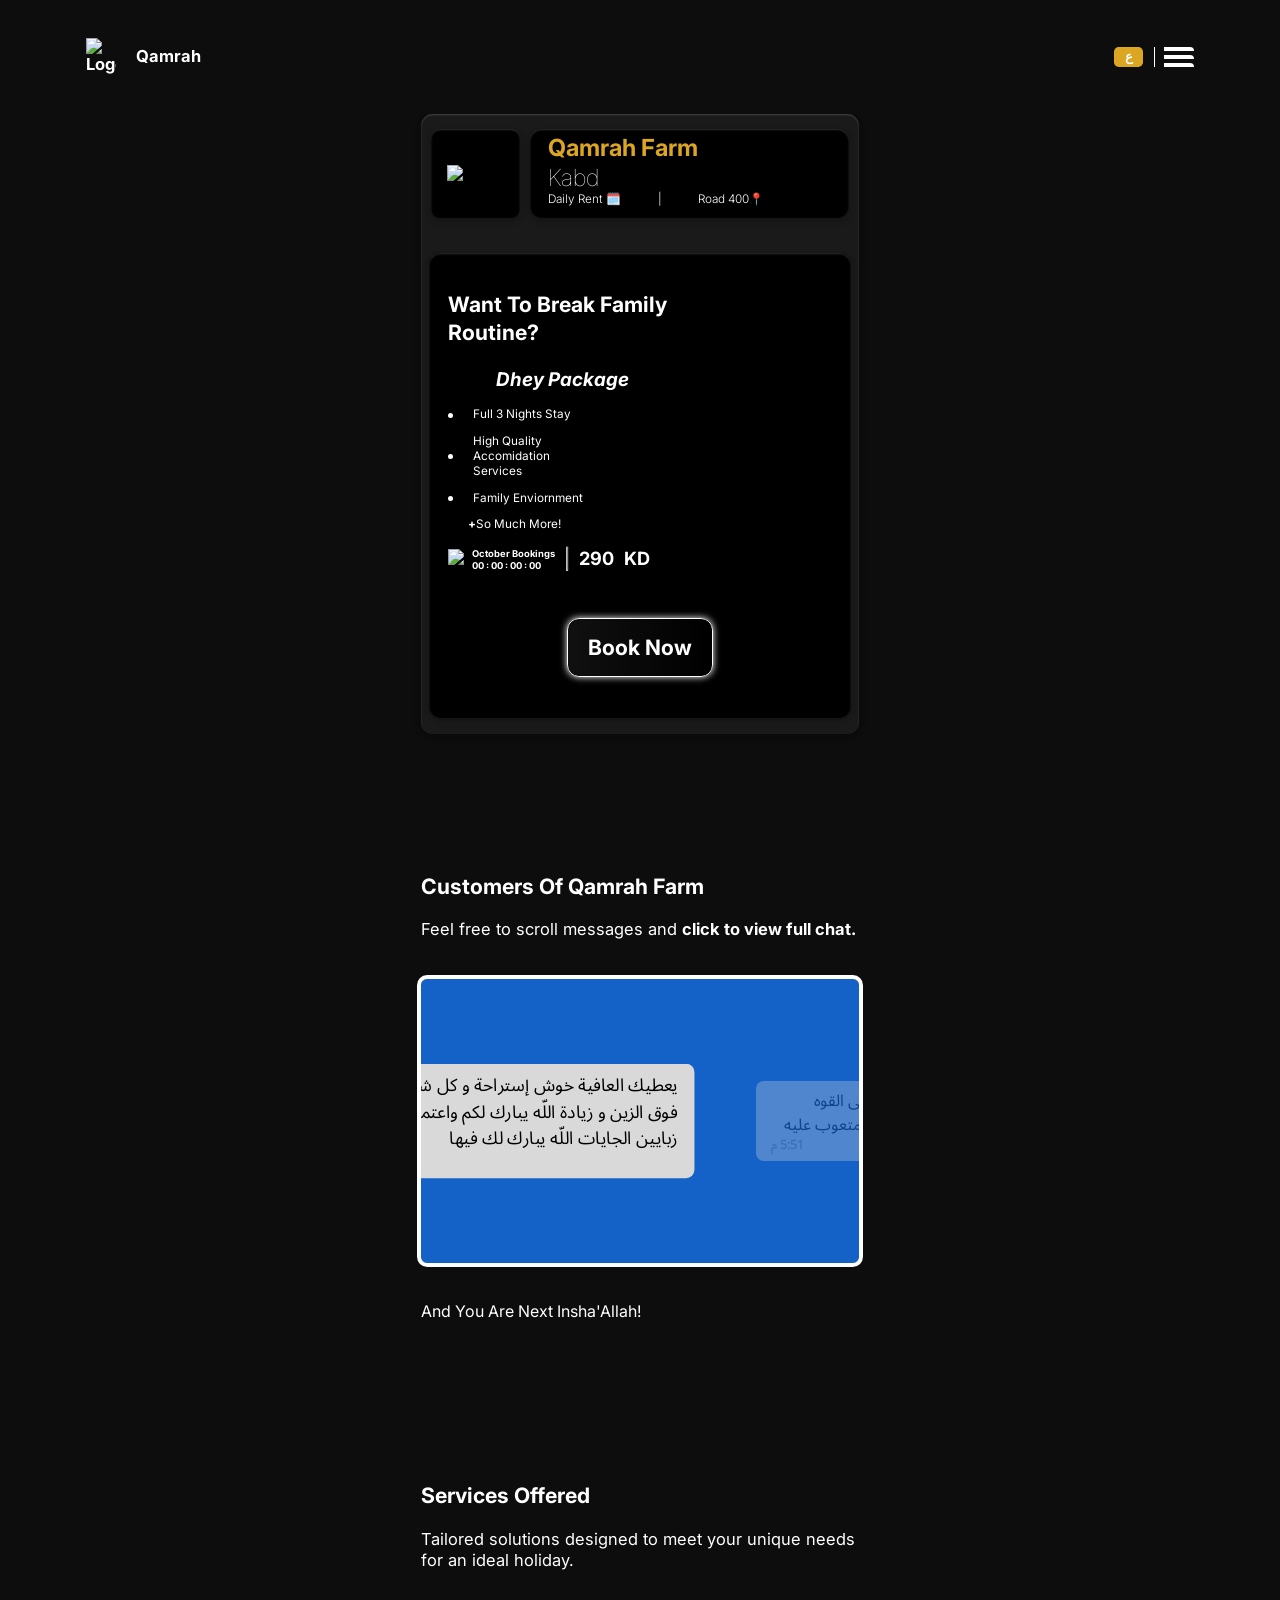
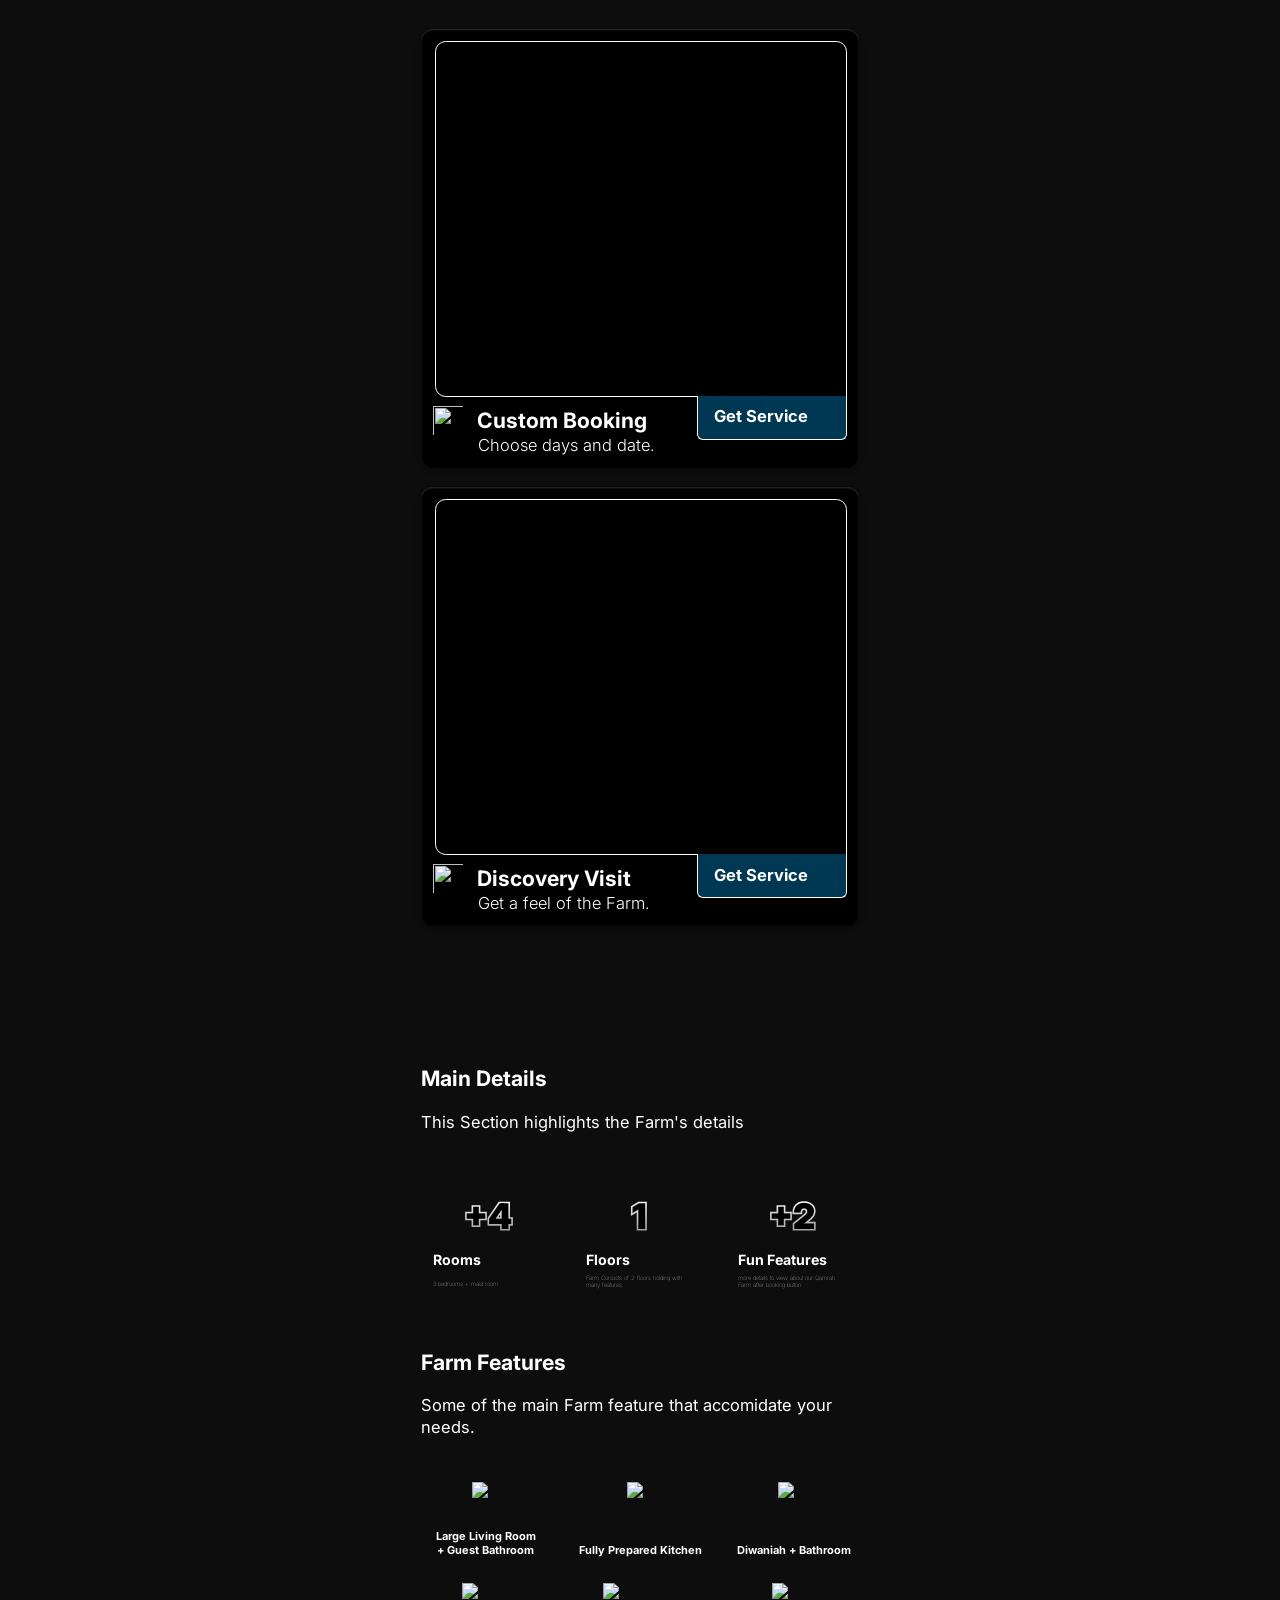
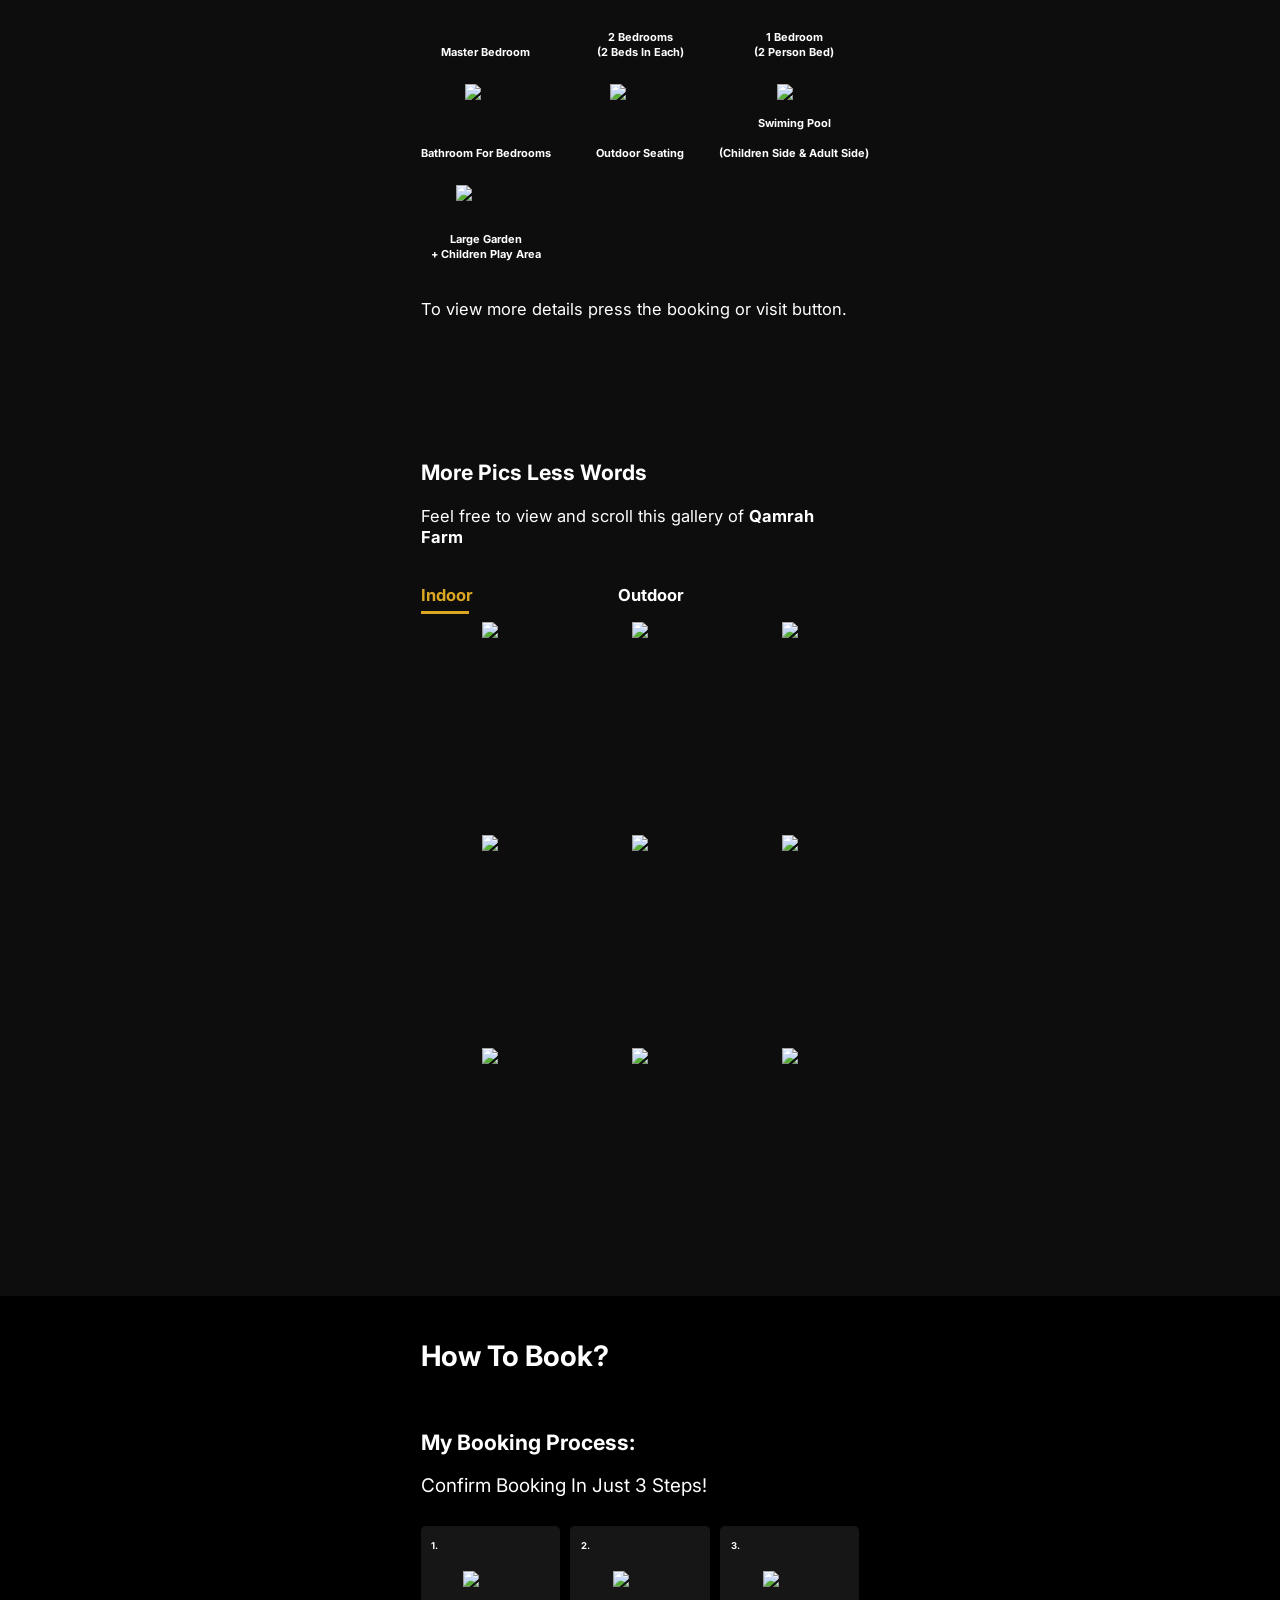
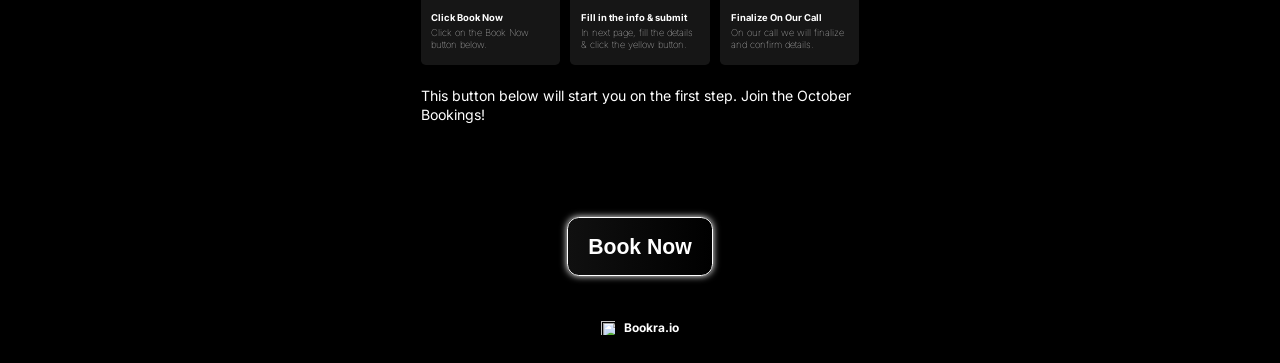
==== index.html @ 98eade11 "Add files via upload" ====
<!DOCTYPE html>
<html lang="en">
<head>
    
    <link rel="preconnect" href="https://fonts.googleapis.com">
    <link rel="preconnect" href="https://fonts.gstatic.com" crossorigin>
    <link href="https://fonts.googleapis.com/css2?family=Noto+Sans+Arabic:wght@100..900&display=swap" rel="stylesheet">
    <link rel="stylesheet" href="header.css">
    <link rel="stylesheet" href="hero.css">
    <link rel="stylesheet" href="testimonials.css">
    <link rel="stylesheet" href="services.css">
    <link rel="stylesheet" href="experience.css">
<link rel="icon" href="ImagesFolder/Logo.png" type="image/x-icon" />
    <link rel="preconnect" href="https://fonts.googleapis.com">
    <link rel="preconnect" href="https://fonts.gstatic.com" crossorigin>
    <link href="https://fonts.googleapis.com/css2?family=Inter:ital,opsz,wght@0,14..32,100..900;1,14..32,100..900&display=swap" rel="stylesheet">
    <meta charset="UTF-8">
    <meta name="viewport" content="width=device-width, initial-scale=1.0">
    <title>Qamrah Farm | Kabd</title>


</head>
<body class="body">










<!--Header-->
    <header class="header">

        <div class="header-items-container">

         <!--Left Side Header-->
         <a class="header-left-box" href="index.html">
            <div class="logo-mask"><img src="ImagesFolder/Logo.png" alt="Logo-Qamrah" class="header-logo" loading="lazy"></div>
            <div class="name-mask"><div class="name english" >Qamrah</div></div>
         </a>     






         <!--Right Side Header-->
         <div class="header-right-box">

            <button class="language language-animation" onclick="
                
                switchLanguage();
                ">ع</button>

            <div class="vr"></div>

            <div class="hamburger-or-x-container">

                <div class="hamburger hmbrgr-off">
                    <div class="hamburger1-NF hmbrgr1"></div>
                    <div class="hamburger2-NF hmbrgr2"></div>
                    <div class="hamburger3-NF hmbrgr3"></div>
                </div>

                <div class="hamburger-functional"  onclick="
                hamburgerFunction();
                ">
                    <div class="hamburger1 hmbrgr1"></div>
                    <div class="hamburger2 hmbrgr2"></div>
                    <div class="hamburger3 hmbrgr3"></div>
                </div>


                <div class="sidebar-x">
                        <div class="x-line1"></div>
                        <div class="x-line2"></div>
                </div>
                <div class="sidebar-x-functional" onclick="
                sidebarX();
                ">
                        <div class="x-line1"></div>
                        <div class="x-line2"></div>
                </div>

            </div>
         </div>
        </div>





         <!--Hamburger Menu-->
         <aside class="sidebar">
            <a href="#" class="sidebar-booking-section" onclick="sidebarX()" >Booking</a>
            <a  href="#service-section" class="sidebar-services-section" onclick="sidebarX()">Services</a>
            <a href="#experience-section" class="sidebar-experience-section" onclick="sidebarX()">Details</a>
            <a href="#gallery-section" class="sidebar-gallery-section" onclick="sidebarX()">Gallery</a>
         </aside>

        <aside class="sidebar-arabic">
            <a href="#" class="sidebar-booking-section" onclick="sidebarX()">الحجز</a>
            <a  href="#service-section" class="sidebar-services-section" onclick="sidebarX()" >الخدمات</a>
            <a href="#experience-section" class="sidebar-experience-section" onclick="sidebarX()" >التفاصيل</a>
            <a href="#gallery-section" class="sidebar-gallery-section" onclick="sidebarX()" >المعرض</a>
         </aside>

    </header>









<!--Hero Section (Bed)-->
<div class="hero-bed">





    <!--Hero Sectio Info (Top)-->
    <div class="hero-info">
            <div class="hero-info-image">
                <img src="ImagesFolder/info-image.png" class="info-image">
            </div>

            <div class="hero-info-text-card">
                <div class="name-and-role">
                    <h1 class="role">Qamrah Farm</h1>
                    <p class="info-name">AL-Wafrah</p>
                </div>
                <div class="detail-phrases">
                    <p class="detail-phrase1">Daily Rent 🗓️</p> | <p class="detail-phrase2">Sabah Al-Ahmed S.C📍</p>
                </div>
            </div>
    </div>





    <!--Hero Section Main-->
    <div class="hero-main">
        <div class="hero-hook-and-package-container">
        <p class="hero-hook">Want To Break Family Routine?</p>
        <div class="hero-main-offer">
            <div class="package-name-and-icon">
                <img src="ImagesFolder/Dhey-icon.png" alt="" class="package-icon pi-translate-en">
                
                <div class="package-name">Dhey Package</div>
            </div>
            <div class="package-features">
                <div class="package-feature1 package-feature"><div class="bulletpoint bulletpoint-en"></div> Full 3 Nights Stay.</div>
                <div class="package-feature2 package-feature"><div class="bulletpoint bulletpoint-en"></div> High Quality Accomidation Services.</div>
                <div class="package-feature3 package-feature"><div class="bulletpoint bulletpoint-en"></div>  Family Enviornment. </div>
                <div class="package-feature4 package-feature"><div class="pluspoint pluspoint-en">+</div> So Much More!</div>
                </div>


            <div class="package-value">
                <div class="package-time">
                    <div class="package-time-icon">
                        <img src="ImagesFolder/package-clock.png" class="package-time-clock">
                    </div>
                    <div class="package-time-text">
                        <p class="time-text">Early October</p>
                        <p class="countdown countdown-en">03 : 18 : 43 : 28</p>
                    </div>
                </div>
                <hr class="time-value-line">
                <div class="package-price">
                    <p class="currency" >KD</p>
                    <div class="package-price-numbers">
                        <div class="crossed-price"></div>
                        <div class="current-price">290</div>
                    </div>
                </div>
            </div>
        </div>
    </div>

        <div class="hero-main-cta">
            <button class="black-cta-modified" onclick="window.location.href='review-page.html'; let serviceNo = 1 ; let mainPageService = '.service-pick-option1'; let mainPageServiceContainer  = '.service1-based-container'; localStorage.setItem('serviceNo',serviceNo);  localStorage.setItem('mainPageService',mainPageService);  localStorage.setItem('mainPageServiceContainer',mainPageServiceContainer);">Book Now</button>
        </div>
    </div>





</div>



<section class="testimonial-section">
                <div class="testimonials-introduction">
                <p class="testimonials-introduction-title">
                    Customers of Qamrah Farm
                </p>
                <p class="testimonials-introduction-description">
                    Feel free to scroll messages and <strong>click to view full chat.</strong></p>
            </div>

            <div class="testimonial-box">
                    <div class="testimonial-no1 testimonial-message" onclick="tapToView('ImagesFolder/testimonial-message1.jpg', 'contain')">يعطيك العافية خوش إستراحة و كل شي فوق الزين و زيادة اللّه يبارك لكم واعتمدونا زبايين الجايات اللّه يبارك لك فيها   <div class="message-time">  11:56 م </div></div>
                    <div class="testimonial-no2 testimonial-message" onclick="tapToView('ImagesFolder/testimonial-message2.jpg' , 'contain')">يعطيكم الف عافيه و عساكم على القوه المكان واضح نظيف و مرتب و متعوب عليه  <div class="message-time">  5:51 م </div></div>
                    <div class="testimonial-no3 testimonial-message" onclick="tapToView('ImagesFolder/testimonial-message3.jpg' , 'contain')">ما نزلت بعدي إلا جم صوره بالسناب و الأغلب طلب اسم الأستراحة سويت احلى دعاية تستاهلون واللّه <div class="message-time">  7:43 م </div></div>
                    <div class="testimonial-no4 testimonial-message" onclick="tapToView('ImagesFolder/testimonial-message4.jpg', 'contain')">يعطيكم العافيه كللل شي حلو ماشاءاللّه تبارك الرحمن يهبل حيل و نظافة المكان تجننن🤍🤍🤍 <div class="message-time">  12:21 ص </div></div>
                    <div class="testimonial-no5 testimonial-message" onclick="tapToView('ImagesFolder/testimonial-message5.jpg', 'contain')">اولا اللّه يجزاك خير على المكان و نظافه ثانيا:الاستراحه خيال واجوائها تهبل <div class="message-time">  7:43 م </div></div>
                    <div class="testimonial-no6 testimonial-message" onclick="tapToView('ImagesFolder/testimonial-message6.jpg' , 'contain')">السلام عليكم.. سلمت الاستراحه من امس بالليل.. يعطيك العافيه كل شي كان حلو و نظيفة و مريح وان شاء اللّه مو اخر مره ناجرها <div class="message-time">  11:07 ص </div></div>
                    <div class="testimonial-no7 testimonial-message" onclick="tapToView('ImagesFolder/testimonial-message7.jpg', 'contain')">والله من رحت ما بقى احد ما قلتله عن استراحتكم والأهل والصديقات اكثر مره حجزوا عندكم <div class="message-time">  2:20 م </div></div>
                    <div class="testimonial-no8 testimonial-message" onclick="tapToView('ImagesFolder/testimonial-message8.jpg', 'contain')">كانت إجازة ممتعة اشكركم للمرة الثانية🤍 <div class="message-time">  4:11 م </div></div>
                    <div class="testimonial-no9 testimonial-message" onclick="tapToView('ImagesFolder/testimonial-message9.jpg' , 'contain')">سلام حبيبتي كيفك انشاللّه بخير مشكورين قضينا ليلة حلوة و نظيفة كتيرررر يعني اول مافتت عالمزرعة طلعت ريحة العطر الي حاطينو ما رحت هيك مزرعة قبل الله يبارك لكم فيها يا رب <div class="message-time">  11:49 ص </div></div>
                    <div class="testimonial-no10 testimonial-message" onclick="tapToView('ImagesFolder/testimonial-message10.jpg' , 'contain')">سلام عليكم 
                           بصراحة الاستراحة حلووووه و خيال و تشرح الصدر و نظيفة جداً😍 تبارك الرحمن <div class="message-time">  6:16 م </div>
                    </div>
                    <div class="testimonial-no11 testimonial-message" onclick="tapToView('ImagesFolder/testimonial-message11.jpg' , 'contain')">يعطيج العافيه 
                        مزرعه روعه..نظافه..ترتيب..تنسيق جميل مع الزبون.. روعه روعه روعه بكل شي الف الف الف شكر <div class="message-time">  12:31 م </div>
                    </div>
                    <div class="testimonial-no12 testimonial-message" onclick="tapToView('ImagesFolder/testimonial-message12.jpg' , 'contain')">يعطيكم العافيه على الاستراحه المرتبه و النظيفه , الله يبارك لكم يارب العالمين بصراحه شراحه و ترتيب و نظافه باذن اللّه مو آخر مره 👌<div class="message-time">  12:31 م </div> </div>
                    <p class="testimonial-message">+زائد الكثير!</p>
                </div>
                                    <p class="testimonial-section-note">And You Are Next Insh'a Allah!</p>
</section>






<!--Service Section-->
<section class="service-section" id="service-section">
        
            <div class="services-introduction">
                <p class="services-introduction-title">
                    Services Offered
                </p>
                <p class="services-introduction-description">
                    Tailored solutions designed to meet your unique needs for an ideal holiday.
                </p>
            </div>



            <!--Service Card 1-->
            <section class="service-card1">

                <div class="service-card1-canvas-holder">
                    <div class="canvas-card1-holder-items-container" onclick="window.location.href='review-page.html';  serviceNo = 2 ;  mainPageService = '.service-pick-option2';  mainPageServiceContainer  = '.service2-based-container'; localStorage.setItem('serviceNo',serviceNo);  localStorage.setItem('mainPageService',mainPageService);  localStorage.setItem('mainPageServiceContainer',mainPageServiceContainer);"  >
                        <div class="service-card1-canvas"></div>
                        <div class="service-card1-canvas-extension"><div class="cta-service-content"><p>Get Service</p> <img  src="ImagesFolder/Polygon4.png" class="service-polygon" loading="lazy"> </div></div>
                        <div class="service-card1-text">
                            <h1 class="service-card1-title"><img src="ImagesFolder/custom-booking-icon.PNG" class="custom-booking-icon">Custom Booking</h1>
                            <h1 class="service-card1-description">Choose days and date.</h1>
                        </div>
                    </div>
                </div>

            </section>

            <!--Service Card 2-->
            <section class="service-card2">

                <div class="service-card2-canvas-holder">
                    <div class="canvas-card2-holder-items-container" onclick="window.location.href='review-page.html';  serviceNo = 3 ;  mainPageService = '.service-pick-option3';  mainPageServiceContainer  = '.service3-based-container'; localStorage.setItem('serviceNo',serviceNo);  localStorage.setItem('mainPageService',mainPageService);  localStorage.setItem('mainPageServiceContainer',mainPageServiceContainer);"  >
                        <div class="service-card2-canvas"></div>
                        <div class="service-card2-canvas-extension"><div class="cta-service-content"><p>Get Service</p> <img  src="ImagesFolder/Polygon4.png" class="service-polygon" loading="lazy"> </div></div>
                        <div class="service-card2-text">
                            <h1 class="service-card2-title"><img src="ImagesFolder/discovery-visit-icon.png" class="discovery-visit-icon">Discovery Visit</h1>
                            <h1 class="service-card2-description">Get a feel of the Farm.</h1>
                        </div>
                    </div>
                </div>

            </section>

        </section>










<!--experience Section-->
<section class="experience-section" id="experience-section">
        <div class="experience-introduction">
            <div class="experience-introduction-title">Main Details</div>
            <div class="experience-introduction-description">This Section highlights the Farm's details</div>
        </div>
        
        
        
        
        
        <!--Counter Section-->
        <section class="counter-section">

            <div class="counter-card1">
                <div class="counter-card1-items-container">
                    <div  class="counter-card1-number">+4</div>
                    <div class="counter-card1-text">
                        <div class="counter-card1-title">Rooms</div>
                        <div class="counter-card1-description">3 bedrooms + maid room</div>
                    </div>
                </div>
            </div>
            
            <div class="counter-card2">
                <div class="counter-card2-items-container">
                    <div  class="counter-card2-number">1</div>
                    <div class="counter-card2-text">
                        <div class="counter-card2-title">Floors</div>
                        <div class="counter-card2-description">Farm Consists of 2 floors holding with many features.</div>
                    </div>
                </div>
            </div>

            <div class="counter-card3">
                <div class="counter-card3-items-container">
                    <div class="counter-card3-number">+2</div>
                    <div class="counter-card3-text">
                        <div class="counter-card3-title">Fun Features</div>
                        <div class="counter-card3-description">more details to view  about our Qamrah Farm after booking button.</div>
                    </div>
                </div>
            </div>

            
        </section>







        <!--Banner Section-->
        <section class="banner-section">
            <div class="banner-introduction">
                <div class="banner-introduction-title">Farm Features</div>
                <div class="banner-introduction-description">Some of the main Farm feature that accomidate your needs.</div>
            </div>

            <div class="banner-square">
                <div class="banner-item1">
                    <img src="ImagesFolder/banner-item-image1.png" class="banner-item-image1" loading="lazy">
                <span>
                    <p class="banner-item1-title">Large Living Room</p>
                    <p class="banner-item1-title2">+ Guest Bathroom</p>
                </span>
                </div>
                <div class="banner-item2">
                    <img src="ImagesFolder/banner-item-image2.png" class="banner-item-image2" loading="lazy">
                    <p class="banner-item2-title">Fully Prepared Kitchen</p>
                </div>
                <div class="banner-item3">
                    <img src="ImagesFolder/banner-item-image3.png" class="banner-item-image3" loading="lazy">
                    <p class="banner-item3-title">Diwaniah + Bathroom</p>
                </div>
                <div class="banner-item4">
                    <img src="ImagesFolder/banner-item-image6.png" class="banner-item-image4" loading="lazy">
                    <p class="banner-item4-title">Master Bedroom</p>
                </div>
                <div class="banner-item5">
                    <img src="ImagesFolder/banner-item-image5.png" class="banner-item-image5" loading="lazy">
                    <span>
                    <p class="banner-item5-title">2 Bedrooms</p>
                    <p class="banner-item5-title2">(2 Beds In Each)</p>  
                    </span>                
                </div>
                <div class="banner-item6">
                    <img src="ImagesFolder/banner-item-image4.png" class="banner-item-image6" loading="lazy">
                   <span> 
                    <p class="banner-item6-title">1 Bedroom</p>
                    <p class="banner-item6-title2">(2 Person Bed)</p>
                    </span>
                </div>
                <div class="banner-item7">
                    <img src="ImagesFolder/banner-item-image7.png" class="banner-item-image7" loading="lazy">
                    <span>
                        <p class="banner-item7-title">Bathroom For Bedrooms</p>
                    </span> 
                </div>
                <div class="banner-item8">
                    <img src="ImagesFolder/banner-item-image8.png" class="banner-item-image8" loading="lazy">
                    <span>
                        <p class="banner-item8-title">Outdoor Seating</p>
                        <p class="banner-item8-title2"></p>
                    </span>
                </div>
                <div class="banner-item9">
                    <img src="ImagesFolder/banner-item-image9.png" class="banner-item-image9" loading="lazy">
                    <p class="banner-item9-title">Swiming Pool</p>
                    <p class="banner-item9-title2">(Children Side & Adult Side)</p>                   
                </div>
                <div class="banner-item10">
                    <img src="ImagesFolder/banner-item-image10.png" class="banner-item-image10" loading="lazy">
                    <span>
                    <p class="banner-item10-title">Large Garden</p>
                    <p class="banner-item10-title2">+ Children Play Area</p>
                  </span>                
                </div>                
            </div>

            <div class="banner-comment">To view more details press the booking or visit button.</div>

        </section>
        
        
    </section>









    
<!--Gallery Section-->
<section class="gallery-section" id="gallery-section">
        <div class="gellery-introduction">
            <div class="gallery-introduction-title">More Pics Less Words</div>
            <div class="gallery-introduction-description">Feel free to view and scroll this gallery of <strong>Qamrah Farm</strong></div>
        </div>

        <div class="gallery-items-container">
            <div class="gallery-container-header">
                <div class="gallery-categories-container">
                <p href="#" class="gallery-category1" onclick="
                    let category1 = document.querySelector('.gallery-category1');
                    let category1Container = document.querySelector('.category1-items-container');
                    galleryCategoryToggle(category1 , category1Container);
                    
                    ">Indoor</p>

                <p href="#" class="gallery-category2" onclick="
                    let category2 = document.querySelector('.gallery-category2');
                    let category2Container = document.querySelector('.category2-items-container');
                    galleryCategoryToggle(category2 , category2Container);
                    
                    ">Outdoor</p>

            </div>
            <hr class="toggle-underline">


            <div class="category1-items-container">
                <div class="category1-portrait portrait-mode">
                    <div class="category1-portrait-item1 tap-to-view" onclick="
                            tapToView('ImagesFolder/category1-portrait-item1.jpg', 'contain');
                        ">
                        <img src="ImagesFolder/category1-portrait-item1.jpg" loading="lazy">
                    </div>

                    <div class="category1-portrait-item2 tap-to-view"  onclick="
                            tapToView('ImagesFolder/category1-portrait-item2.jpg', 'contain');
                        ">
                        <img src="ImagesFolder/category1-portrait-item2.jpg" loading="lazy">
                    </div>

                    <div class="category1-portrait-item3 tap-to-view"  onclick="
                            tapToView('ImagesFolder/category1-portrait-item3.jpg' , 'contain');
                        ">
                        <img src="ImagesFolder/category1-portrait-item3.jpg" loading="lazy" onclick="">
                    </div>

                    <div class="category1-portrait-item4 tap-to-view"  onclick="
                            tapToView('ImagesFolder/category1-portrait-item4.jpg' , 'contain');
                        ">
                        <img src="ImagesFolder/category1-portrait-item4.jpg" loading="lazy">
                    </div>

                    <div class="category1-portrait-item5 tap-to-view"  onclick="
                            tapToView('ImagesFolder/category1-portrait-item5.jpg' , 'contain');
                        ">
                        <img src="ImagesFolder/category1-portrait-item5.jpg" loading="lazy">
                    </div>

                    <div class="category1-portrait-item6 tap-to-view"  onclick="
                            tapToView('ImagesFolder/category1-portrait-item6.jpg' , 'contain');
                        ">
                        <img src="ImagesFolder/category1-portrait-item6.jpg" loading="lazy">                            
                    </div>

                    <div class="category1-portrait-item7 tap-to-view"  onclick="
                            tapToView('ImagesFolder/category1-portrait-item7.jpg' , 'contain');
                        ">
                        <img src="ImagesFolder/category1-portrait-item7.jpg" loading="lazy">
                    </div>

                    <div class="category1-portrait-item8 tap-to-view"  onclick="
                            tapToView('ImagesFolder/category1-portrait-item8.jpg' , 'contain');
                        ">
                        <img src="ImagesFolder/category1-portrait-item8.jpg" loading="lazy">
                    </div>

                    <div class="category1-portrait-item9 tap-to-view"  onclick="
                            tapToView('ImagesFolder/category1-portrait-item9.jpg' , 'contain');
                        ">
                        <img src="ImagesFolder/category1-portrait-item9.jpg" loading="lazy">
                    </div>



                    <div class="category1-portrait-item10 tap-to-view"  onclick="
                            tapToView('ImagesFolder/category1-portrait-item10.jpg' , 'contain');
                        ">
                        <img src="ImagesFolder/category1-portrait-item10.jpg" loading="lazy">
                    </div>

                    <div class="category1-portrait-item11 tap-to-view"  onclick="
                            tapToView('ImagesFolder/category1-portrait-item11.jpg' , 'contain');
                        ">
                        <img src="ImagesFolder/category1-portrait-item11.jpg" loading="lazy">
                    </div>

                    <div class="category1-portrait-item12 tap-to-view"  onclick="
                            tapToView('ImagesFolder/category1-portrait-item12.jpg' , 'contain');
                        ">
                        <img src="ImagesFolder/category1-portrait-item12.jpg" loading="lazy">
                    </div>

                    <div class="category1-portrait-item13 tap-to-view"  onclick="
                            tapToView('ImagesFolder/category1-portrait-item13.jpg' , 'contain');
                        ">
                        <img src="ImagesFolder/category1-portrait-item13.jpg" loading="lazy">
                    </div>

                    <div class="category1-portrait-item14 tap-to-view"  onclick="
                            tapToView('ImagesFolder/category1-portrait-item14.jpg' , 'contain');
                        ">
                        <img src="ImagesFolder/category1-portrait-item14.jpg" loading="lazy">
                    </div>

                    
                    <div class="category1-portrait-item15 tap-to-view"  onclick="
                            tapToView('ImagesFolder/category1-portrait-item15.jpg' , 'contain');
                        ">
                        <img src="ImagesFolder/category1-portrait-item15.jpg" loading="lazy">
                    </div>

                    <div class="category1-portrait-item16 tap-to-view"  onclick="
                            tapToView('ImagesFolder/category1-portrait-item16.jpg' , 'contain');
                        ">
                        <img src="ImagesFolder/category1-portrait-item16.jpg" loading="lazy">
                    </div>
                </div>
            </div>

            <div class="category2-items-container">
                <div class="category2-portrait portrait-mode">
                    <div class="category2-portrait-item1 tap-to-view" onclick="
                            tapToView('ImagesFolder/category2-portrait-item1.jpg' , 'Contain');
                        ">
                        <img src="ImagesFolder/category2-portrait-item1.jpg" loading="lazy">
                    </div>

                    <div class="category2-portrait-item2 tap-to-view"  onclick="
                            tapToView('ImagesFolder/category2-portrait-item2.jpg', 'Contain');
                        ">
                        <img src="ImagesFolder/category2-portrait-item2.jpg" loading="lazy">
                    </div>

                    <div class="category2-portrait-item3 tap-to-view"  onclick="
                            tapToView('ImagesFolder/category2-portrait-item3.jpg', 'Contain');
                        ">
                        <img src="ImagesFolder/category2-portrait-item3.jpg" loading="lazy" onclick="">
                    </div>

                    <div class="category2-portrait-item4 tap-to-view"  onclick="
                            tapToView('ImagesFolder/category2-portrait-item4.jpg', 'Contain');
                        ">
                        <img src="ImagesFolder/category2-portrait-item4.jpg" loading="lazy">
                    </div>

                    <div class="category2-portrait-item5 tap-to-view"  onclick="
                            tapToView('ImagesFolder/category2-portrait-item5.jpg', 'Contain');
                        ">
                        <img src="ImagesFolder/category2-portrait-item5.jpg" loading="lazy">
                    </div>

                    <div class="category2-portrait-item6 tap-to-view"  onclick="
                            tapToView('ImagesFolder/category2-portrait-item6.jpg', 'Contain');
                        ">
                        <img src="ImagesFolder/category2-portrait-item6.jpg" loading="lazy" onclick="">
                    </div>

                    <div class="category2-portrait-item7 tap-to-view"  onclick="
                            tapToView('ImagesFolder/category2-portrait-item7.jpg', 'Contain');
                        ">
                        <img src="ImagesFolder/category2-portrait-item7.jpg" loading="lazy">
                    </div>

                    <div class="category2-portrait-item8 tap-to-view"  onclick="
                            tapToView('ImagesFolder/category2-portrait-item8.jpg', 'Contain');
                        ">
                        <img src="ImagesFolder/category2-portrait-item8.jpg" loading="lazy">
                    </div>

                    <div class="category2-portrait-item9 tap-to-view"  onclick="
                            tapToView('ImagesFolder/category2-portrait-item9.jpg', 'Contain');
                        ">
                        <img src="ImagesFolder/category2-portrait-item9.jpg" loading="lazy" onclick="">
                    </div>

                    <div class="category2-portrait-item10 tap-to-view"  onclick="
                            tapToView('ImagesFolder/category2-portrait-item10.jpg', 'Contain');
                        ">
                        <img src="ImagesFolder/category2-portrait-item10.jpg" loading="lazy">
                    </div>

                    <div class="category2-portrait-item11 tap-to-view"  onclick="
                            tapToView('ImagesFolder/category2-portrait-item11.jpg', 'Contain');
                        ">
                        <img src="ImagesFolder/category2-portrait-item11.jpg" loading="lazy">
                    </div>

                    <div class="category2-portrait-item12 tap-to-view"  onclick="
                            tapToView('ImagesFolder/category2-portrait-item12.jpg', 'Contain');
                        ">
                        <img src="ImagesFolder/category2-portrait-item12.jpg" loading="lazy">
                    </div>

                    <div class="category2-portrait-item13 tap-to-view"  onclick="
                            tapToView('ImagesFolder/category2-portrait-item13.jpg' , 'Contain');
                        ">
                        <img src="ImagesFolder/category2-portrait-item13.jpg" loading="lazy">
                    </div>

                    <div class="category2-portrait-item14 tap-to-view"  onclick="
                            tapToView('ImagesFolder/category2-portrait-item14.jpg', 'Contain');
                        ">
                        <img src="ImagesFolder/category2-portrait-item14.jpg" loading="lazy">
                    </div>

                    <div class="category2-portrait-item15 tap-to-view"  onclick="
                            tapToView('ImagesFolder/category2-portrait-item15.jpg', 'Contain');
                        ">
                        <img src="ImagesFolder/category2-portrait-item15.jpg" loading="lazy">
                    </div>

                    <div class="category2-portrait-item16 tap-to-view"  onclick="
                            tapToView('ImagesFolder/category2-portrait-item16.jpg', 'Contain');
                        ">
                        <img src="ImagesFolder/category2-portrait-item16.jpg" loading="lazy">
                    </div>

                    <div class="category2-portrait-item17 tap-to-view"  onclick="
                            tapToView('ImagesFolder/category2-portrait-item17.jpg', 'Contain');
                        ">
                        <img src="ImagesFolder/category2-portrait-item17.jpg" loading="lazy">
                    </div>

                    <div class="category2-portrait-item18 tap-to-view"  onclick="
                            tapToView('ImagesFolder/category2-portrait-item18.jpg', 'Contain');
                        ">
                        <img src="ImagesFolder/category2-portrait-item18.jpg" loading="lazy">
                    </div>
                   
                </div>
            </div>

         

            <div class="image-display-overlay">
                <div class="image-display-overlay-items-container">

                    <div class="overlay-display-x-container">
                        <div class="overlay-display-x" onclick="
                            
                                const tapToViewOverlay = document.querySelector('.image-display-overlay-toggled').classList.remove('image-display-overlay-toggled')">
                            <div class="x-line1"></div>
                            <div class="x-line2"></div>
                        </div>
                    </div>

                    <div class="viewed-image-holder"></div>
                </div>
            </div>

        </div>

        
</section>










<!--Footer Section-->
<section class="footer-section">
        <div class="footer-section-container">
            <h1 class="footer-title">How To Book?</h1>
            <h2 class="footer-subtitle">My Booking Process:</h2>
            <div class="footer-subtitle-description">Confirm Booking In Just 3 Steps!</div>
            <div class="footer-visual-explanation">
                <div class="footer-step1">
                    <div class="footer-step1-items-container">
                        <div class="step1-number">1.</div>
                        <div class="step1-image-container"><img src="ImagesFolder/step1-image.png" class="step1-image"></div>
                        <div class="step1-text">
                            <div class="step1-title">Click Book Now</div>
                            <div class="step1-description">Click on the Book Now button below.</div>
                        </div>
                    </div>
                </div>

                <div class="footer-step2">
                    <div class="footer-step2-items-container">
                        <div class="step2-number">2.</div>
                        <div class="step2-image-container"><img src="ImagesFolder/step2-image.png" class="step1-image"></div>
                        <div class="step2-text">
                            <div class="step2-title">Fill in the info & submit</div>
                            <div class="step2-description">In next page, fill the details & click the yellow button.</div>
                        </div>
                    </div>
                </div>

                <div class="footer-step3">
                        <div class="footer-step3-items-container">
                        <div class="step3-number">3.</div>
                        <div class="step3-image-container"><img src="ImagesFolder/step3-image.png" class="step1-image"></div>
                        <div class="step3-text">
                            <p class="step3-title">Finalize On Our Call</p>
                            <p class="step3-description">On our call we will finalize and confirm details.</p>
                        </div>
                    </div>
                </div>
            </div>
            <div class="footer-visual-explanation-description">This button below will start you on the first step. Join the October Bookings!</div>

                       
                        <div class="footer-cta">
                            <p class="countdown"></p>
                             <button class="black-cta-modified" onclick="window.location.href='review-page.html'; serviceNo = 1 ;  mainPageService = '.service-pick-option1'; mainPageServiceContainer  = '.service1-based-container'; localStorage.setItem('serviceNo',serviceNo);  localStorage.setItem('mainPageService',mainPageService);  localStorage.setItem('mainPageServiceContainer',mainPageServiceContainer);">Book Now</button>
                        </div>
        </div>
                    <div class="footer-copyrights"><img src="ImagesFolder/copyright-symbol.png"> <p class="Bookra.io-rights">Bookra.io</p></div>
</section>


    
</body>
<script  src="PFS.js"></script>

</html>
---- header.css ----
html {
    margin: 0;
    padding: 0;
}

    body{
        background-color: #0D0D0D;

        display: flex;
        flex-direction: column;
        align-items: center;

        margin-left: 0px;
        margin-right: 0px;
        margin-top: 0px;
        margin-bottom: 0px;

        font-family: Inter;
        color: white;
        overflow-x: hidden;

    }


    :root {
        --language-button-width: calc(100vw * 0.0814);
        --language-button-height: calc(var(--language-button-width)/1.45833333);
        --language-button-BR: calc(var(--language-button-height)/6);
        --language-button-font-size: calc(var(--language-button-width)/2.1875);
        --full-viewport-width: 100vw;
        --full-viewport-height:100vh;
        --header-width: 86.5116279%;
        --sidebar-section-font-size: calc((100vh*0.07)*0.4);
        --Perosnalization-Station-Font-Color: white;
        --Perosnalization-Station-Font-Family: Inter;
        --Perosnalization-Station-Background-Color: #0d0d0d;
}

    .header{
        width: 100vw;
        height: 114px !important;
        left: 0px;
        right: 0px;
        background-color: #0D0D0D;


        display: flex;
        flex-direction: row;
        align-items: center;
        justify-content: center;
        top: 0px;
    }

    .header-items-container{
        width: 86.5116279vw;
        background-color: #0D0D0D;
        height: clamp(0px,calc(var(--header-width)/3.2),114px);
        display: flex;
        flex-direction: row;
        align-items: center;
        justify-content: space-between;
        box-sizing: border-box;
        margin: 0px;
        position: static;
        z-index: 1;
    }

.header-items-container-fixed{
        width: 86.5116279vw;
        background-color: #0D0D0D;
        height: clamp(0px,calc(var(--header-width)/3.2),114px);
        display: flex;
        flex-direction: row;
        align-items: center;
        justify-content: space-between;
        box-sizing: border-box;
        margin: 0px;
        position: fixed;
        z-index: 1;
    }


    .header-left-box{
        display: flex;
        flex-direction: row;
        justify-content: space-between;
        align-items: center;


        font-size: clamp(0px, 3.26vw, 16.5px);
        font-weight: bold;
        color: white;
        text-decoration: none;
    }

    .header-logo{
        width: clamp(0px,8.14vw, 29.3px); 
        height: 0.74%;

        max-width: 41.2px;
        max-height: 37.8px;

        animation-name: logo-animation;
        animation-duration: 0.4s;
        animation-timing-function: ease-out;
    }

    .logo-mask{
        width: fit-content;
        height: fit-content;
        overflow: hidden;
        display: flex;
        flex-direction: row;
        justify-content: center;
        align-items: center;
    }

    .name{
        margin-left: clamp(0px, 1.86vw, 11.736px);
        animation-name: name-animation;
        animation-duration: 0.8s;
        animation-timing-function: ease-out;
    }

    .name-mask{
        width: fit-content;
        height: fit-content;
        overflow: hidden;
    }

    .header-right-box{
        width: clamp(0px , calc(var(--full-viewport-width)/4.526), 79.53px);
        max-height: 20.09px;


        display: flex;
        flex-direction: row;
        align-items: center;
        justify-content: space-between;


        color: white;
    }

    .language{
        width: clamp(0px, var(--language-button-width), 29.3px);
        height:clamp(0px, var(--language-button-width), 20.09px);
        background-color: #DBA622;
        border-style: none;
        border-radius: clamp(0px,var(--language-button-BR), 4.69484px);
        display: flex;
        flex-direction: row;
        align-items: center;
        justify-content: center;


        color: white;
        font-family: Inter;
        font-weight: bold;
        font-size: clamp(0px, var(--language-button-font-size), 13.39px);
        text-align: center;
        

        max-width: 41.6px;
        max-height: 28.4px;

        cursor: pointer;
        transition: background-color 0.1s;
    }

    .language-animation{
        animation-name: lBttn;
        animation-duration: 0.4s;
        animation-timing-function: ease;
        animation-fill-mode: forwards;
    }


    .language:active{
        background-color: #ffffff;
        color: #DBA622;
    }


    .vr{
        height: clamp(0px, var(--language-button-height), 20.09px);
        width: clamp(0px,calc(var(--language-button-width)/35), 0.83px);
        background-color: white;


        max-width: 1.18px;
        max-height: 28.43px;
    }




    .hamburger{
        width: clamp(0px, var(--language-button-width), 29.3px);
        height:clamp(0px, var(--language-button-width), 20.09px);
        display: flex;
        flex-direction: column;
        align-items: center;
        justify-content: space-between;
        

        max-width: 41.6px;
        max-height: 28.4px;
        cursor: pointer;
        transition: 0.1s;
    }

    .hamburger-or-x-container{
        width: clamp(0px, var(--language-button-width), 29.3px);
        height:clamp(0px, var(--language-button-width), 20.09px);
        display: flex;
        flex-direction: column;
        align-items: center;
        justify-content: center;
        

        max-width: 41.6px;
        max-height: 28.4px;
        transition: 0.1s;
    }

    
    .hamburger-functional{
        width: clamp(0px, var(--language-button-width), 29.3px);
        height:clamp(0px, var(--language-button-width), 20.09px);
        display: flex;
        flex-direction: column;
        align-items: center;
        justify-content: space-between;
        cursor: pointer;
        

        max-width: 41.6px;
        max-height: 28.4px;
        cursor: pointer;
        transition: 0.1s;
    }

 

    .hamburger-functional-off{
        width: var(--language-button-width);
        height: var(--language-button-height);
        display: none;
        flex-direction: column;
        align-items: center;
        justify-content: space-between;
        

        max-width: 41.6px;
        max-height: 28.4px;
        cursor: pointer;
        transition: 0.1s;
    }



    .hamburger1-NF{
        animation-name: hamburger-top;
        animation-duration: 0.2s;

    }

    .hamburger3-NF{
        animation-name: hamburger-bottom;
        animation-duration: 0.2s;
    }


    .hamburger-functional:active{
        opacity: 0;
    }



    .hmbrgr1{
        height: 20%;
        width: 100%;
        background-color: white;
        border-radius: 0 50px 0 0;
        max-width: 41.6px;
        max-height: 5.6667px;
        display: flex;
    }

    .hmbrgr2{
        height: 20%;
        width: 100%;
        background-color: white;
        border-radius: 0 50px 0 0;
        max-width: 41.6px;
        max-height: 5.6667px;
        display: flex;
    }


    .hmbrgr3{
        height: 20%;
        width: 100%;
        background-color: white;
        border-radius: 0 50px 0 0;
        max-width: 41.6px;
        max-height: 5.6667px;
        display: flex;
    }

    .hmbrgr-off{
        display: none;
    }

    .sidebar{
        position:fixed;
        top: clamp(0px,calc(var(--header-width)/3.2),114px);
        left: 0px;
        right: 0px;
        width: 100vw;
        max-width: 600px;
        height: 100vh;
        background-color: #0d0d0d;
        flex-direction: column;
        align-items: center;
        justify-content: flex-start;
        border-right: solid rgba(255, 255, 255, 0.4) 1px;
        display: none;
    }

    .sidebar-arabic{
        position:fixed;
        top: clamp(0px,calc(var(--header-width)/3.2),114px);
        right: 0px;
        width: 100vw;
        max-width: 600px;
        height: 100vh;
        max-height: 1100px;
        background-color: #0D0D0D;
        flex-direction: column;
        align-items:end;
        justify-content: flex-start;
        border-left: solid rgba(255, 255, 255, 0.4) 1px;
        display: none;
    }

    .sidebar-close{
        animation-name: sidebar-close;
        animation-duration: 0.2s;
        animation-timing-function: ease-out; 
        transform: translateX(-100%);
        transition: 0.2s;
        transition-timing-function: ease-out;
    }

    .sidebar-toggled{
        display: flex;
        animation-name: sidebar-slide;
        animation-duration: 0.2s;
        animation-timing-function: ease-out;
    }

    .sidebar-toggled-arabic{
        display: flex;
        animation-name: sidebar-slide-arabic;
        animation-duration: 0.2s;
    }

    .sidebar-close-arabic{
        transform: translateX(100%);
        transition: 0.2s;
    }

    .sidebar a{
        width: 100vw;
        max-width: 600px;
        height: 7.812%;
        font-size: var(--sidebar-section-font-size);
        font-weight: bold;
        display: flex;
        flex-direction: row;
        align-items:center;
        color: rgb(255, 255, 255);
        box-sizing: border-box;
        padding-left: 6.8vw;
        cursor: pointer;
        text-decoration: none;
        transition: 0.1s;
    }

    .sidebar-arabic a{
        width: 100vw;
        max-width: 600px;
        height: 7.812%;
        font-size: var(--sidebar-section-font-size);
        font-weight: bold;
        display: flex;
        flex-direction: row;
        align-items: center;
        color: rgb(255, 255, 255);
        box-sizing: border-box;
        cursor: pointer;
        text-decoration: none;
        transition: 0.1s;
        justify-content: flex-end;
        padding-right: 6vw;

    }

    .sidebar a:hover{
        background-color: #DBA622;
        color: white;
    }

    .sidebar a:active{
        background-color: #DBA622;
        color: white;
    }

    .sidebar-arabic a:hover{
        background-color: #DBA622;
        color: white;
    }

    .sidebar-arabic a:active{
        background-color: #DBA622;
        color: white;
    }


    .sidebar-x{
        flex-direction: column;
        align-items: center;
        justify-content: center;
        display: none;
    }

    .sidebar-x-functional{
        flex-direction: column;
        align-items: center;
        justify-content: center;
        display: none;
    }

    .sidebar-x-appear{
        display: flex;
        flex-direction: column;
        align-items: center;
        justify-content: center;
        cursor: pointer;
    }

    .sidebar-x-functional-appear{
        flex-direction: column;
        align-items: center;
        justify-content: center;
        display: flex;
        cursor: pointer;

    }

    .sidebar-x-functional-appear:active{
        opacity: 0;
    }

    .x-line1{
        width: 1vw;
        max-width: 2.63px;
        height: 11vh;
        max-height: 24.63px;
        background-color: white;
        transform: rotate(45deg);
        position: absolute;
    }

    .x-line2{
        width: 1vw;
        max-width: 2.63px;
        height: 11vh;
        max-height: 24.63px;
        background-color: white;
        transform: rotate(-45deg);
        position: absolute;
    }

    .available{
        transform: scale(1);
    }


    .under-animation{
        transform: scale(1);
    }


    @keyframes logo-animation {
        0%{
            transform: translateY(100%);
        }

        100%{
            transform: translateY(0px);
        }
    }

        @keyframes name-animation {
        0%{
            transform: translatex(-300%);
        }

        100%{
            transform: translateY(0);
        }
    }

    @keyframes lBttn {
        from{
            transform:scaleY(1%);
        }

        to{
            transform: scaleY(1);
        }
    }

        @keyframes language-button-ab {

            0%{
                opacity:0;
            }


            100%{
                opacity: 1;
            }
        }

        @keyframes hamburger-bottom {

            0%{
                transform: translateY(-0.920vh);
            }

            100%{
                transform: translateY(0px);
            }
        }

                @keyframes hamburger-top {

            0%{
                transform: translateY(0.920vh);
            }

            100%{
                transform: translateY(0px);
            }
        }
    
        @keyframes sidebar-slide {
            0%{
                transform: translateX(-100%);
            }

            100%{
                transform: translateX(0%);
            }
        }

        @keyframes sidebar-slide-arabic {
            0%{
                transform: translateX(100%);
            }

            100%{
                transform: translateX(0%);
            }
        }

        @keyframes sidebar-close {
            0%{
                transform: translateX(0);
            }

            100%{
                transform: translateX(-100%);
            }
        }
---- hero.css ----
p{
    margin: 0px;
}

h1{
    margin: 0px;
}

*{
    line-height: 1.3 !important;
}

.hero-bed{
    width: clamp(0px, 86.5116279vw, 438.93px);
    height: clamp(0px, 116.27907vw, 589.00px);
    background-color: #1A1A1a;
    border-radius: clamp(0px, 2.3255814vw, 11.78px);
    display: flex;
    flex-direction: column;
    align-items: center;
    justify-content: space-between;
    flex-wrap: wrap;
    padding-top: clamp(0px, 3.02325581vw, 15.32px);
    padding-bottom: clamp(0px, 3.02325581vw, 15.30px);
    position: relative;
    z-index: -1;
    animation-name: hero-animation;
    animation-duration: 1s;
    animation-timing-function: cubic-bezier(0.075, 0.82, 0.165, 1);
    box-shadow: inset 0 1px 2px #ffffff30, 0 2px 4px #00000030, 0 4px 8px #00000015;
}

.hero-info{
    width: clamp(0px, 82.3255814vw, 417.03px);
    height: clamp(0px, 17.4418605vw, 88.33px);
    display: flex;
    flex-direction: row;
    align-items: center;
    justify-content: space-between;
}

.hero-info-image{
    width: clamp(0px, 17.4418605vw, 88.33px);
    height: clamp(0px, 17.4418605vw, 88.33px) ;
    background-color: black;
    border-radius: 10%;
    display: flex;
    flex-direction: row;
    justify-content: center;
    align-items: center;
    box-shadow:  inset 0 1px 2px #ffffff30, 0 2px 4px #00000030, 0 4px 8px #00000015;
}

.info-image{
    width: clamp(0px, 11.1627907vw, 56.66px);
}

.hero-info-text-card{
    width: clamp(0px, 62.7906977vw, 318.93px);
    height: clamp(0px, 17.6744186vw, 89.66px);
    background-color: black;
    border-radius: clamp(0px, 2.3255814vw, 11.78px);
    box-shadow: 0px 0px clamp(0px, 1.86046512vw, 9.43px) clamp(0px, 1.86046512vw, 9.43px) rgba(0, 0, 0, 0.25);
    color: white;
    padding-left: clamp(0px, 3.72093031vw, 18.87px);
    padding-right: clamp(0px, 3.72093031vw, 18.87px);
    padding-top: clamp(0px, 1.79069767vw, 9.07px);
    padding-bottom: clamp(0px, 1.79069767vw, 9.07px);
    box-sizing: border-box;
    display: flex;
    flex-direction: column;
    align-items: start;
    justify-content: space-between;
    box-shadow: inset 0 1px 2px #ffffff30, 0 2px 4px #00000030, 0 4px 8px #00000015;
}

.hero-main{
    width: clamp(0px, 83.2558139vw, 421.76px);
    height: clamp(0px, 91.627907vw, 464.83px);
    background-color: black;
    border-radius: clamp(0px, 2.3255814vw, 11.78px);
    box-shadow: 0px 0px clamp(0px, 1.86046512vw, 9.43px) clamp(0px, 1.86046512vw, 9.43px) rgba(0, 0, 0, 0.25);
    background-image: url(ImagesFolder/Farm-main-thumbnail.png);
    background-repeat: no-repeat;
    background-size: 100% 100%;

    display: flex;
    flex-direction: column;
    align-items: start;
    justify-content: space-between;

    padding-left: clamp(0px, 3.72093023vw, 18.88px);
    padding-right: clamp(0px, 3.72093023vw, 18.88px) ;

    box-sizing: border-box;

    position: relative;
    z-index: -2;

    box-shadow: inset 0 1px 2px #ffffff30, 0 2px 4px #00000030, 0 4px 8px #00000015;
}

.hero-hook-and-package-container{
    height: clamp(0px, 55.10vw, 279.56px);
    display: flex;
    flex-direction: column;
    align-items: start;
    justify-content: space-between;
    justify-content: space-between;
    margin-top: clamp(0px, 7.438vw, 37.75px);
}

.hero-hook{
    font-size:  clamp(0px, 4.18604651vw, 21.21px);
    font-weight: bold;
    width: clamp(0px, 45.8837214vw, 232.63px);;

}

.hero-main-offer{
    width: 100%;
    display: flex;
    flex-direction: column;
    align-items: start;
    justify-content: space-between;
    height: clamp(0px, 40vw, 202.8px);

}

.name-and-role{
    height: clamp(0px, 10vw, 50.7px);
    display: flex;
    flex-direction: column;
    align-items: start;
    justify-content: space-between;
}

.role{
    color: #DBA622;
    font-size: clamp(0px, 4.65116279vw, 23.55px);
    font-weight: bold;
    padding: 0px;
    margin: 0px;
    height: clamp(0px, 4vw, 20.28px);
    display: flex;
    flex-direction: row;
    align-items: center;
    justify-content: center;
    flex-wrap: nowrap;
}

.info-name{
    font-size: clamp(0px, 4.65116279vw, 23.55px);
    font-weight: 100;
    padding: 0px;
    margin: 0px;
    height: clamp(0px, 4vw, 20.28px);
    display: flex;
    flex-direction: row;
    align-items: center;
    justify-content: center;
    flex-wrap: nowrap;
}

.detail-phrases{
    width: clamp(0px, 42.5581395vw, 215.63px);
    display: flex;
    flex-direction: row;
    align-items: center;
    justify-content: space-between;
    flex-wrap: nowrap;
    font-weight: 300;
    white-space: nowrap;
    font-size:  clamp(0px, 2.3255814vw, 11.78px);
}

.detail-phrase1 , .detail-phrase2{
    height: 1.5vw;
    display: flex;
    flex-direction: row;
    align-items: center;
}

p{
    margin: 0px;
    width: fit-content;
}

.package-name-and-icon{

    display: flex;
    flex-direction: row;
    align-items: center;
    justify-content: space-between;
    flex-wrap: nowrap;
    font-size: clamp(0px, 3.72093023vw, 18.88px);
    font-style: italic;
    font-weight: bold;
}



.pi-translate-en {
    width: clamp(0px, 2.3255814vw, 30px);
    filter: drop-shadow(0px 0px 1.3vw white);
    margin-right: 1.39534884vw;
}

.pi-translate-ar{
    width: clamp(0px, 2.3255814vw, 30px);
    filter: drop-shadow(0px 0px 1.3vw white);
    margin-left: 1.39534884vw;
    transform: rotateY(180deg)
}

.package-icon-arabic{
    width: clamp(0px, 2.3255814vw, 11.78px);
    filter: drop-shadow(0px 0px 1.3vw #DBA622);
    margin-left: 1.39534884vw;
    transform: rotateY(180deg)
}


.package-name{
    font-size: clamp(0px, 3.72093023vw, 18.88px);
    font-style: italic;
    font-weight: bold;
}

.package-features{
    width: clamp(0px, 30vw, 152.1px);
    font-size:  clamp(0px, 2.3255814vw, 11.78px);
    height: clamp(0px, 24.6511628vw, 124.75px);
    display: flex;
    flex-direction: column;
    align-items: start;
    justify-content: space-between;
    margin: 0px;
}

.package-feature{
    display: flex;
    flex-direction: row;
    justify-content: space-between;
    align-items: center;
}

.bulletpoint-en{
    background-color: white;
    height: clamp(0px, 1vw, 5.07px);
    width: clamp(0px, 1vw, 5.07px);
    border-radius: 50%;
    margin-right: clamp(0px, 4vw, 20.28px);
    padding: 0px;
    box-sizing: border-box;
    aspect-ratio: 1/1;
}

.bulletpoint-ar{
    background-color: white;
    height: clamp(0px, 1vw, 5.07px);
    width: clamp(0px, 1vw, 5.07px);
    border-radius: 50%;
    margin-left: clamp(0px, 4vw, 20.28px);
    padding: 0px;
    box-sizing: border-box;
    aspect-ratio: 1/1;
}

.pluspoint-en{
    margin-left: clamp(0px, 4vw, 20.28px);
    font-weight: bold;
}

.pluspoint-ar{
    margin-right: clamp(0px, 4vw, 20.28px);
    font-weight: bold;
}

.package-feature4{
    list-style-type: '+ ';
}

.package-feature4::marker{
    font-weight: bold;
}

.package-value{
    display: flex;
    flex-direction: row;
    align-items: center;
    justify-content: space-between;
    flex-wrap: nowrap;
}

.package-time{
    display: flex;
    flex-direction: row;
    align-items: center;
    justify-content: space-between;
    flex-wrap: nowrap;
}

.package-time-clock{
    width: clamp(0px, 4.419vw, 22.42px); 
    padding-right: clamp(0px, 1.5vw, 7.605px);
}

.package-time-text{
    font-size: clamp(0px, 1.86vw, 9.42px);
    display: flex;
    flex-direction: column;
    align-items: start;
    justify-content: space-between;
    height: clamp(0px, 4.419vw, 22.42px);
    font-weight: bold;
}

.time-value-line{
    width: clamp(0px, 4.419vw, 22.42px) ;
    transform: rotate(90deg);
}

.package-value{
    display: flex;
    flex-direction: row;
    align-items: center;
    justify-content: space-between;
}

.package-price {
    display: flex;
    flex-direction: row;
    align-items: center;
    justify-content: space-between;
    width: clamp(0px , 14vw ,  71px);
    /* font-size: 10vw; */
    font-weight: bold;
}

.package-price-numbers {
    display: flex;
    flex-direction: column;
    align-items: start;
    justify-content: space-between;
    position: relative;
    z-index: 10;
    font-size: clamp(0px , 3.6vw , 18.252px);
}

.currency{
    width: clamp(0px, 3.25vw, 16.48px);
    font-size: clamp(0px, 3.6vw, 18.23px); 
    font-weight: bold;
}

.crossed-price{
    text-decoration: line-through solid white clamp(0px, 0.4vw, 2.03px);
}

.package-price-numbers{
    display: flex;
    flex-direction: column;
    align-items: start;
    justify-content: space-between;
    position: relative;
    z-index: 10;

}

.package-price-numbers::before{
        content: "";
        width: 100%;
        height: 100%;
        background-color: #000000;
        filter: blur(clamp(0px, 0.8vw, 4.056px));
        position: absolute;
        z-index: -1;
}

.currency::before{
    content: "";
    width: clamp(0px , 5vw , 25.35px);
    height: clamp(0px , 4.2vw , 21.294px);
    background-color: #000000;
    filter: blur(clamp(0px, 0.5vw , 2.535px));
    position: absolute;
    z-index: -1;
}

.hero-main-cta{
    width: 100%;
    height: clamp(0px, 30.24vw, 153.23px);
    display: flex;
    flex-direction: row;
    align-items: center;
    justify-content: center;
}

.black-cta-modified{

box-sizing: border-box;

width: clamp(0px, 28.8vw, 146.02px);
height: clamp(0px, 11.63vw, 58.89px);


background: linear-gradient(90deg, #101010 0%, #000000 100%);
border: clamp(0px, 0.2325vw, 1.18px)  solid #FFFFFF;
box-shadow: 0px 0px clamp(0px, 1.40vw, 7.09px) #FFFFFF;
border-radius: clamp(0px, 2.324vw, 11.78px);

color: white;
font-weight: bold;

font-size:  clamp(0px, 4.18604651vw, 21.21px);
font-weight: bold;
transition: 0.2s;
cursor: pointer;
white-space: nowrap;

}

.black-cta-modified:hover {
transform: scale(1.2);
}



@keyframes hero-animation {
    0%{
        transform: scale(0);
        opacity: 0;
    }

    100%{
        transform: scale(1);
        opacity: 1; 
    }
}
---- testimonials.css ----
.testimonial-section{
    width: clamp(0px, 86.5116279vw, 438.93px);    display: flex;
    flex-direction: column;
    justify-content: space-between;
    margin-top: clamp(0px, 27.4419vw, 139.3px);
    animation-name: section-animation;
    animation-duration: 0.4s;
    animation-timeline: view();
    animation-range: entry 0 cover 40%;
}


.testimonial-box{
    height: 45vw;
    max-height: 284.92px;
    width: 100%;
    display: flex;
    flex-direction: row;
    align-items: center;
    overflow-x: scroll;
    border-radius: clamp(0px, 0.9vw, 6.129px);
    outline: white solid 4px;
    background-color: rgb(20, 98, 199);
    position: relative;
    box-sizing: border-box;
}

.testimonial-section-note{
    color: white;
    position: relative;
    margin-top: clamp(0px, 7.44186046vw, 37.730px);
}

.testimonial-box::-webkit-scrollbar{
    display: none;
}

.testimonial-message{
    background-color: #D9D9D9;
    padding-left: clamp(0px , 3vw , 15.21px);
    padding-right: clamp(0px , 3vw , 15.21px);
    padding-top: clamp(0px , 1.5vw , 7.605px);
    padding-bottom: clamp(0px , 1.5vw , 7.605px);
    color: black;
    border-radius: clamp(0px , 1.5vw , 7.605px);
    max-width: 278.844px;
    direction: rtl;
    display: flex;
    flex-direction: column;
    font-family: Noto Sans Arabic ;
    font-size: 100%;
    line-height: 1.5 !important;
    margin-left: 3vw;
    margin-right: 3vw;
    transition: transform 1s ease, box-shadow 1s ease;
    opacity: 0.3;
}



.message-time{
    color: grey;
    align-self: flex-end;
    font-size: 80%;
}

.testimonials-introduction-title{
    font-size: clamp(0px , 4.18604651vw , 21.2233px);
    font-weight: bold;
    padding: 0px;
    margin-bottom:  clamp(0px , 3.72093023vw , 18.865px);
}

.testimonials-introduction-description{
    font-size: clamp(0px, 3.25581395vw, 16.507px);
    margin-bottom: clamp(0px , 7.44186046vw , 37.730px) ;
}

.testimonial-in-view{
    transform: scale(1.1);
    opacity: 1;
    transition: 0.3s ease;
}

.testimonial-in-view:hover{
    transform: scale(1.3);
    opacity: 1;
    transition: 0.3 ease;
    cursor: pointer;
}

.testimonial-in-view:active{
    transform: scale(1.2);
    opacity: 1;
    transition: 0.5 ease;
}

.testimonial-message:not(.testimonial-in-view){
    transition:  2s ease;
}


@keyframes section-animation {
    0%{
        transform: translateY(300px);
        opacity: 0;
    }

    100%{
        transform:  translateY(0);
        opacity: 1;
    }
}
---- services.css ----
.service-section{
    width: 86.5116279vw;
    max-width: 438.609px;
    margin-top: clamp(0px, 27.4418605vw, 139.30px);
    box-sizing: border-box;
    padding: 0px;
    display: flex;
    flex-direction: column;
    align-items: flex-start;
    justify-content: space-between;
    height: 210vw;
    max-height: 1064.7px;
}

.services-introduction{
margin-top:clamp(0px, 4.18604651vw, 21.223px );
}

.services-introduction-arabic{
    margin-top: clamp(0px, 4.18604651vw, 21.223px);
    align-self: flex-end;
    direction: rtl;
}

.services-introduction-title{
    font-size: clamp(0px , 4.18604651vw , 21.2233px);
    font-weight: bold;
    padding: 0px;
    margin-bottom:  clamp(0px , 3.72093023vw , 18.865px);
}

.services-introduction-title-arabic{
    font-size: clamp(0px , 4.18604651vw , 21.2233px);
    font-weight: bold;
    padding: 0px;
    margin-bottom:  clamp(0px , 3.72093023vw , 18.865px);
    display: flex; flex-direction: row; align-items: center; justify-content: flex-end;
}

.services-introduction-description{
   font-size: clamp(0px, 3.25581395vw, 16.507px);
   margin-bottom: clamp(0px , 7.44186046vw , 37.730px) ;
}

.services-introduction-description-arabic{
    font-size: clamp(0px, 3.25581395vw, 16.507px);
    margin-bottom: clamp(0px , 7.44186046vw , 37.730px) ;
 }


.service-card1 , .service-card2 , .service-card3{
    width:clamp(100% , 86.5116279vw ,438.74px ) ;
    height: clamp(0px , 86.5116279vw ,438.74px );

}



.service-card1-canvas-holder , 
.service-card2-canvas-holder, 
.service-card3-canvas-holder{
    width:clamp(100% , 86.5116279vw ,438.74px );
    height: clamp(0px , 86.5116279vw ,438.74px );
    background-color: black;
    border-radius: clamp( 0px , 2.3255814vw , 11.78px);
    display: flex;
    flex-direction: column;
    align-items: center;
    justify-content: center;
    padding-top: clamp(0px , 3.95348837vw , 20.04px);
    padding-bottom: clamp(0px , 4.65116279vw , 23.56px);
    box-sizing: border-box;
    animation-name: service-cards-animation;
    animation-duration: 0.4s;
    animation-timeline: view();
    animation-range: entry 0 cover 40%;
    box-shadow: inset 0 1px 2px #ffffff30, 0 2px 4px #00000030, 0 4px 8px #00000015;
}

@keyframes service-cards-animation {
    0%{
        transform: translateY(300px);
        opacity: 0;
        background-color: #003753;
    }

    100%{
        transform:  translateY(0);
        opacity: 1;
        background-color: black;
    }
}

@keyframes section-animation {
    0%{
        transform: translateY(300px);
        opacity: 0;
    }

    100%{
        transform:  translateY(0);
        opacity: 1;
    }
}


.canvas-card1-holder-items-container , 
.canvas-card2-holder-items-container ,
.canvas-card3-holder-items-container{
    height: 81.1395349vw ;
    width: 81.5395349vw;
    max-width: 413.391px;
    max-height: 411.375px;
    display: flex;
    flex-direction: column;
    align-items: flex-end;
}

.canvas-card1-holder-items-container-arabic , 
.canvas-card2-holder-items-container-arabic ,
.canvas-card3-holder-items-container-arabic{
    height: 81.1395349vw;
    width: 81.5395349vw;
    max-width: 413.391px;
    max-height: 411.375px;
    display: flex;
    flex-direction: column;
    align-items: flex-start;
}

.service-card1-canvas , 
.service-card2-canvas , 
.service-card3-canvas{
    flex-shrink: 0;
    width: clamp(90.3225806% , 78.1395349vw , 396.08px);
    max-height: 339.63px;
    height: 66.9767442vw ;
    min-height: 77.6881720%;
    border-radius: clamp( 0px , 2.09302326vw ,10.61px) clamp( 0px , 2.09302326vw ,10.61px) 0px clamp( 0px , 2.09302326vw ,10.61px);
    background-size: 101% 100%;
    border: white solid 1px;
    cursor: pointer;
    padding: clamp(0px , 1.395348837096774vw , 7.074px);
    display: flex;
    flex-direction: row;
    justify-content:center;
    align-items:baseline;
}

.service-card1-canvas-arabic , 
.service-card2-canvas-arabic , 
.service-card3-canvas-arabic{
    flex-shrink: 0;
    width: clamp(90.3225806% , 78.1395349vw , 396.08px);
    max-height: 339.63px;
    height: 66.9767442vw ;
    min-height: 77.6881720%;
    border-radius: clamp( 0px , 2.09302326vw ,10.61px) clamp( 0px , 2.09302326vw ,10.61px) 0px clamp( 0px , 2.09302326vw ,10.61px);
    background-size: 101% 100%;
    border: white solid 1px;
    cursor: pointer;
    padding: clamp(0px , 1.395348837096774vw , 7.074px);
    display: flex;
    flex-direction: row;
    justify-content:center;
    align-items:baseline;
}

.canvas-items-container{
    display: flex;
    flex-direction: row;
    align-items: center;
    flex-wrap: nowrap;
    height: 3.95348837vw;
    max-height: 20.031px;
    justify-content: space-between;
    width: 96%;
    max-width: 380.234px;
}

.canvas-items-container-arabic{
    display: flex;
    flex-direction: row;
    align-items: center;
    flex-wrap: nowrap;
    height: 3.95348837vw;
    max-height: 20.031px;
    justify-content: space-between;
    width: 96%;
    max-width: 380.234px;
}

.epp-checkmark{
    font-size: clamp(0px , 2.790697674193548vw , 14.1488px);
    font-weight: bold;
    display: flex;
    flex-direction: row;
    align-items: center;
    justify-content: space-between;
    width: 26.2790698vw;
    white-space: nowrap;
    cursor: pointer;
    max-width: 133.234px;
    unicode-bidi: bidi-override;
}

.epp-checkmark-arabic{
    font-size: clamp(0px , 2.790697674193548vw , 14.1488px);
    font-weight: bold;
    display: flex;
    flex-direction: row;
    align-items: center;
    justify-content: space-between;
    width: 32.0930233vw;
    max-width: 162.703px;
    white-space: nowrap;
    cursor: pointer;
}

.epp-checkmark-icon{
    width: 3.953488371774194vw;
    height: 3.953488371774194vw;
    max-width: 20.031px;
    max-height: 20.031px;
    margin-right: clamp( 0px , 1vw , 5px);
    margin-left: clamp( 0px , 1vw , 5px);
}

.epp-pop-up{
    display: none;
}

.epp-pop-up-appear{
    position:fixed;
    top: clamp(0px,calc(var(--header-width)/3.2),114px);
    left: 0px;
    right: 0px;
    width: 100vw;
    height: 100vh;
    background-color: #0d0d0d;
    display: flex;
    flex-direction: column;
    align-items: center;
    justify-content: space-between;
    border-right: solid rgba(255, 255, 255, 0.4) 1px;
    z-index: 1;
    flex-shrink: 0;

}

.epp-title{
    font-size: clamp(0px, 5.58139535vw , 17.5px) ;
}

.epp-title-arabic{
    font-size: clamp(0px, 5.58139535vw , 17.5px) ;
}

.epp-items-container{
    display: flex;
    flex-direction: column;
    justify-content: space-between;
    align-items: center;
    width: 77.9069767vw;
    max-width: 394.984px;
    flex-shrink: 0;
}

.epp-point1 , .epp-point2{
    width: 100%;
    font-size:  clamp(0px ,3.72093023vw , 12.8651px);
    display: flex;
    flex-direction: row;
    justify-content: space-between;
    max-width: 394.984px;
    max-height: 184px;
    flex-shrink: 0;
    margin-top: 5vw;
}

.epp-point1-arabic , .epp-point2-arabic{
    width: 100%;
    font-size:  clamp(0px , 3.72093023vw , 12.8651px);
    display: flex;
    flex-direction: row;
    align-items: center;
    max-width: 394.984px;
    flex-shrink: 0;
    justify-content: space-between;
    height: fit-content;
    flex-wrap: wrap;
    margin-top: 5vw;
}


.epp-point1-arabic-l1{
    display: flex;
    flex-direction: row;
    align-items: center;
    white-space: nowrap;
    height: 4vw;
    max-height: 20.2px;
    padding-bottom: clamp(0px , 2.3255814vw , 11.791px);
    justify-self: end;
}

.epp-point1-arabic-l2{
    display: flex;
    flex-direction: row;
    align-items: center;
    white-space: nowrap;
    justify-self: flex-end;
    height: 4vw;
    max-height: 20.2px;
    padding-bottom: clamp(0px , 2.3255814vw , 11.791px);
}

.epp-point1-arabic-l3{
    display: flex;
    flex-direction: row;
    align-items: center;
    white-space: nowrap;
    justify-self: flex-end;
    height: 4vw;
    max-height: 20.2px;
    padding-bottom: clamp(0px , 2.3255814vw , 11.791px);
}

.epp-point1-arabic-l4{
    display: flex;
    flex-direction: row;
    align-items: center;
    white-space: nowrap;
    justify-self: flex-end;
    height: 4vw;
    max-height: 20.2px;
    padding-bottom: clamp(0px , 2.3255814vw , 11.791px);
}

.epp-point1-arabic-l5{
    display: flex;
    flex-direction: row;
    align-items: center;
    white-space: nowrap;
    justify-self: flex-end;
    height: 4vw;
    max-height: 20.2px;
    padding-bottom: clamp(0px , 2.3255814vw , 11.791px);
}

.epp-point2-arabic-l1{
    display: flex;
    flex-direction: row;
    align-items: center;
    white-space: nowrap;
    justify-self: flex-end;
    height: 4vw;
    max-height: 20.2px;
    padding-bottom: clamp(0px , 2.3255814vw , 11.791px);
}

.epp-point2-arabic-l2{
    display: flex;
    flex-direction: row;
    align-items: center;
    white-space: nowrap;
    justify-self: flex-end;
    height: 4vw;
    max-height: 20.2px;
    padding-bottom: clamp(0px , 2.3255814vw , 11.791px);
}

.epp-point2-arabic-l3{
    display: flex;
    flex-direction: row;
    align-items: center;
    white-space: nowrap;
    justify-self: flex-end;
    height: 4vw;
    max-height: 20.2px;
    padding-bottom: clamp(0px , 2.3255814vw , 11.791px);
}

.epp-point2-arabic-l4{
    display: flex;
    flex-direction: row;
    align-items: center;
    white-space: nowrap;
    justify-self: flex-end;
    height: 4vw;
    max-height: 20.2px;
    padding-bottom: clamp(0px , 2.3255814vw , 11.791px);
}

.epp-point2-arabic-l5{
    display: flex;
    flex-direction: row;
    align-items: center;
    white-space: nowrap;
    justify-self: flex-end;
    height: 4vw;
    max-height: 20.2px;
    padding-bottom: clamp(0px , 2.3255814vw , 11.791px);
}

.epp-point2-arabic-l6{
    display: flex;
    flex-direction: row;
    align-items: center;
    white-space: nowrap;
    justify-self: flex-end;
    height: 4vw;
    max-height: 20.2px;
    padding-bottom: clamp(0px , 2.3255814vw , 11.791px);
}

.epp-point1-text , .epp-point2-text{
    align-self: flex-end;
    width: 74.1860465vw;
    max-width:376.109px ;
    max-height: 184px ;
    flex-shrink: 0;
}

.epp-point1-text-arabic , .epp-point2-text-arabic{
    align-self: flex-end;
    width: 74.1860465vw;
    max-width:376.109px ;
    max-height: 184px ;
    flex-shrink: 0;
}

.bulletpoint1 , .bulletpoint2{
    background-color: white;
    width: 2.3255814vw;
    max-width: 6.97px;
    max-height: 6.97px;
    height: 2.3255814vw;
    border-radius: 50%;
    margin-top: clamp(0px ,1vw , 5px);
    flex-shrink: 0;
    align-self: start;
}

.pop-up-done{
    color: black;
    font-size:  clamp(0px ,3.72093023vw , 12.8651px);
    font-weight: bold;
    cursor: pointer;
    position: relative;
    bottom: 18%;
    width: 74.1860465vw;
    max-width:376.109px; 
    height: 12vw;
    border-radius: 9px;
    border: none;
    background-color: rgb(204, 204, 204);
    max-height: 58.828px;
    position: fixed;
    bottom: 8vw;
}

.pop-up-done-arabic{
    color: black;
    font-size:  clamp(0px ,3.72093023vw , 12.8651px);
    font-weight: bold;
    cursor: pointer;
    position: relative;
    bottom: 18%;
    width: 74.1860465vw;
    max-width:376.109px; 
    height: 12vw;
    border-radius: 9px;
    border: none;
    background-color: rgb(204, 204, 204);
    max-height: 58.828px;
    font-family: 'Noto Sans Arabic';
    position: fixed;
    bottom: 8vw;
}



.category{
    font-size: clamp(0px  , 2.32558139516129vw , 11.7907px);
    display: flex;
    flex-direction: row;
    align-items: center;
    justify-content: space-between;
    width: 13.7209302vw;
    max-width: 69.525px ;
}

.category-arabic{
    font-size: clamp(0px  , 2.32558139516129vw , 11.7907px);
    display: flex;
    flex-direction: row;
    align-items: center;
    justify-content: space-between;
    width: 15.1162791vw;
    max-width: 76.625px ;
}

.jewelry-icon{
    width: 3.95348837vw;
    height: 3.48837209vw;
    max-width: 20.031px;
    max-height: 17.672px;
    margin-right: clamp( 0px , 1vw , 5px);
    margin-left: clamp( 0px , 1vw , 5px);
}

.service-card1-canvas{
    background-image: url('ImagesFolder/Service-card1-thumbnail.png');
}

.service-card2-canvas{
    background-image: url('ImagesFolder/Service-card2-thumbnail.png');
}

.service-card3-canvas{
    background-image: url('Service-card3-thumbnail.png');
}

.service-card1-canvas-arabic , 
.service-card2-canvas-arabic , 
.service-card3-canvas-arabic{
    flex-shrink: 0;
    width: clamp(0px , 78.1395349vw , 396.08px);
    max-height: 339.63px;
    height:66.9767442vw  ;
    min-height: 77.6881720%;
    border-radius: clamp( 0px , 2.09302326vw ,10.61px) clamp( 0px , 2.09302326vw ,10.61px)  clamp( 0px , 2.09302326vw ,10.61px) 0px ;
    background-size: 101% 100%;
    border: white solid 1px;
    cursor: pointer;
}

.service-card1-canvas-arabic{
    background-image: url('ImagesFolder/Service-card1-thumbnail-arabic.png');
}

.service-card2-canvas-arabic{
    background-image: url('ImagesFolder/Service-card2-thumbnail-arabic.png');
}

.service-card3-canvas-arabic{
    background-image: url('Service-card3-thumbnail.png');
}


.service-card1-canvas-extension , 
.service-card2-canvas-extension , 
.service-card3-canvas-extension{
    width: clamp(0px, 29.0697674vw , 147.38px);
    height: clamp(10.4477612% , 6.97674419vw , 35.34px);
    flex-shrink: 0;
    border-radius:0px 0px clamp(0px , 1.1629707vw , 5.9px) clamp(0px , 1.1629707vw , 5.9px);
    background-color: #003753;
    border-top: none;
    border-left: solid white 1px;
    border-right: solid white 1px;
    border-bottom: solid white 1px;
    margin-top: calc(-1*clamp(0px , 0.25vw , 1px));
    align-self: flex-end;
    display: flex;
    flex-direction: row;
    align-items: center;
    justify-content: center;
    cursor: pointer;
    align-self: flex-end;
}

.service-card1-canvas-extension-arabic , 
.service-card2-canvas-extension-arabic , 
.service-card3-canvas-extension-arabic{
    width: clamp(0px , 29.0697674vw , 147.38px);
    height: clamp(10.4477612% , 6.97674419vw , 35.34px);
    flex-shrink: 0;
    border-radius:0px 0px clamp(0px , 1.1629707vw , 5.9px) clamp(0px , 1.1629707vw , 5.9px);
    background-color: #003753;
    border-top: none;
    border-left: solid white 1px;
    border-right: solid white 1px;
    border-bottom: solid white 1px;
    margin-top: calc(-1*clamp(0px , 0.25vw , 1px));
    align-self: flex-start;
    display: flex;
    flex-direction: row;
    align-items: center;
    justify-content: center;
    transform: translateZ(0);
    cursor: pointer;
}

.cta-service-content{
    font-size: clamp(0px , 3.25581395vw , 16.515px);
    height: 100%;
    font-weight: bold;
    display: flex;
    flex-direction: row;
    align-items: center;
    justify-content: space-between;
    width: clamp(0px , 22.7906977vw , 115.44px);
}

.cta-service-content-arabic{
    font-size: clamp(0px , 3.25581395vw , 16.515px);
    height: 100%;
    font-weight: bold;
    display: flex;
    flex-direction: row;
    align-items: center;
    justify-content: space-between;
    width: clamp(0px , 22.7906977vw , 115.44px);
}

.service-polygon{
    width: clamp(0px , 2.3255814vw , 11.78px);
    height: clamp(0px ,2.3255814vw , 11.78px);
}

.service-card1-text , 
.service-card2-text , 
.service-card3-text{
    height: 9.302325580645161vw;
    max-height: 47.156px ;
    width:  51.34408602150537vw;
    max-width: 260.312px ;
    position: relative;
    bottom: clamp(0px , 6.71162790322581vw , 34.028px) ;
    display: flex;
    flex-direction: column;
    justify-content: space-between;
    align-self: flex-start;
}

.service-card1-text-arabic , 
.service-card2-text-arabic , 
.service-card3-text-arabic{
    height: 9.302325580645161vw;
    max-height: 45.5px ;
    width:  51.34408602150537vw;
    max-width: 260.312px;
    position: relative;
    bottom: clamp(0px , 6.71162790322581vw , 34.028px) ;
    display: flex;
    flex-direction: column;
    justify-content: space-between;
    align-self: flex-end;
    align-items: flex-end;
}

.service-card1-title , 
.service-card2-title , 
.service-card3-title{
    display: flex;
    flex-direction: row;
    align-items: center;
    justify-content: space-between;
    font-size: clamp(0px , 4.18604651vw , 21.2233px);
    max-width: 220px;
    width: fit-content;
    box-sizing: border-box;
    white-space: nowrap;
}

.service-card1-title-arabic , 
.service-card2-title-arabic , 
.service-card3-title-arabic{
    display: flex;
    flex-direction: row;
    align-items: center;
    justify-content: space-between;
    font-size: clamp(0px , 4.18604651vw , 21.2233px);
    max-width: 220px;
    width: fit-content;
    box-sizing: border-box;
    white-space: nowrap;
    height: 5.91vw;
    max-height: 30px;
    margin-bottom:  clamp(0px , 1.1vw , 5.577px);
}

.custom-booking-icon,
.discovery-visit-icon , 
.event-coverage-icon{
    width: 5.813953487903226vw;
    max-width: 29.469px;
    height: 5.813953487903226vw;
    max-height: 29.469px;
    margin-right: clamp(0px , 2.790697674193548vw , 14.15px);
}

.custom-booking-icon-arabic,
.discovery-visit-icon-arabic,
.event-coverage-icon-arabic{
    width: 5.813953487903226vw;
    max-width: 29.469px;
    height: 5.813953487903226vw;
    max-height: 29.469px;
    margin-left: clamp(0px , 2.790697674193548vw , 14.15px);
}


.service-card1-description , 
.service-card2-description , 
.service-card3-description{
    font-size: clamp(0px, 3.25581395vw, 16.507px);
    font-weight:300;
    width: fit-content;
    align-self: flex-end;
    width: 83%;
    white-space: nowrap;
    box-sizing: border-box;
}

.service-card1-description-arabic , 
.service-card2-description-arabic , 
.service-card3-description-arabic{
    font-size: clamp(0px, 3.25581395vw, 16.507px);
    font-weight:300;
    width: fit-content;
    align-self: flex-end;
    width: 83%;
    white-space: nowrap;
    height: 1.97vw;
    max-height: 10px;
    display: flex;
    flex-direction: row;
    align-items: center;
    justify-content: right;
    padding-right: clamp(0px , 8.2vw , 41.57px);
    box-sizing: border-box;
    word-break: break-word;
}
---- experience.css ----
html {
    margin: 0;
    padding: 0;
}

body{
    background-color: #0D0D0D;

    display: flex;
    flex-direction: column;
    align-items: center;

    margin-left: 0px;
    margin-right: 0px;
    margin-top: 0px;

    font-family: Inter;
    color: white;
    overflow-x: hidden;
    position: absolute;
    z-index: -1111;
    }

    .arabic-text{
        direction: rtl;
        unicode-bidi: bidi-override;
        line-height: 1;
        justify-self: flex-end;
        align-self: flex-end;
    }

    .english-text{
        direction: ltr;
        unicode-bidi: initial;
        transform: scale(1);
        line-height: 1;
    }

body::-webkit-scrollbar {
    opacity: 0;
    width: 8px;
    transition: 0.2s;
    border-radius: 0.5px;
}

body::-webkit-scrollbar-track {
  background: transparent; /* Color of the track */
}

body::-webkit-scrollbar-thumb {
  background: linear-gradient(
    180deg,
    rgba(255, 255, 255, 0.4) 0%,
    rgba(94, 94, 93, 0.4) 100%
  );
  border-radius: 1px; /* Rounded corners */
  opacity: 1;
}

body::-webkit-scrollbar-thumb:hover{
    cursor: pointer;
    background: linear-gradient(
    180deg,
    rgba(255, 255, 255, 0.6) 0%,
    rgba(94, 94, 93, 0.6) 100%
  );
}


    :root {
        --language-button-width: calc(100vw * 0.0814);
        --language-button-height: calc(var(--language-button-width)/1.45833333);
        --language-button-BR: calc(var(--language-button-height)/6);
        --language-button-font-size: calc(var(--language-button-width)/2.1875);
        --full-viewport-width: 100vw;
        --full-viewport-height:100vh;
        --header-width: 86.5116279%;
        --sidebar-section-font-size: calc((100vh*0.07)*0.4);
        --Perosnalization-Station-Font-Color: white;
        --Perosnalization-Station-Font-Family: Inter;
        --Perosnalization-Station-Background-Color: #0d0d0d;
}



    .header-items-container{
        width: 86.5116279vw;
        background-color: #0D0D0D;
        height: clamp(0px,calc(var(--header-width)/3.2),114px);
        display: flex;
        flex-direction: row;
        align-items: center;
        justify-content: space-between;
        box-sizing: border-box;
        margin: 0px;
        position: static;
        z-index: 1;
    }

.header-items-container-fixed{
        width: 86.5116279vw;
        background-color: #0D0D0D;
        height: clamp(0px,calc(var(--header-width)/3.2),114px);
        display: flex;
        flex-direction: row;
        align-items: center;
        justify-content: space-between;
        box-sizing: border-box;
        margin: 0px;
        position: fixed;
        z-index: 1;
    }


    .header-left-box{
        display: flex;
        flex-direction: row;
        justify-content: space-between;
        align-items: center;


        font-size: clamp(0px, 3.26vw, 16.5px);
        font-weight: bold;
        color: white;
        text-decoration: none;
    }

    .header-logo{
        width: clamp(0px,8.14vw, 29.3px); 
        height: 0.74%;

        max-width: 41.2px;
        max-height: 37.8px;

        animation-name: logo-animation;
        animation-duration: 0.4s;
        animation-timing-function: ease-out;
    }

    .logo-mask{
        width: fit-content;
        height: fit-content;
        overflow: hidden;
        display: flex;
        flex-direction: row;
        justify-content: center;
        align-items: center;
    }

    .name{
        margin-left: clamp(0px, 1.86vw, 11.736px);
        animation-name: name-animation;
        animation-duration: 0.8s;
        animation-timing-function: ease-out;
    }

    .name-mask{
        width: fit-content;
        height: fit-content;
        overflow: hidden;
    }

    .header-right-box{
        width: clamp(0px , calc(var(--full-viewport-width)/4.526), 79.53px);
        max-height: 20.09px;


        display: flex;
        flex-direction: row;
        align-items: center;
        justify-content: space-between;


        color: white;
    }

    .language{
        width: clamp(0px, var(--language-button-width), 29.3px);
        height:clamp(0px, var(--language-button-width), 20.09px);
        background-color: #DBA622;
        border-style: none;
        border-radius: clamp(0px,var(--language-button-BR), 4.69484px);
        display: flex;
        flex-direction: row;
        align-items: center;
        justify-content: center;


        color: white;
        font-family: Inter;
        font-weight: bold;
        font-size: clamp(0px, var(--language-button-font-size), 13.39px);
        text-align: center;
        

        max-width: 41.6px;
        max-height: 28.4px;

        cursor: pointer;
        transition: background-color 0.1s;
    }

    .language-animation{
        animation-name: lBttn;
        animation-duration: 0.4s;
        animation-timing-function: ease;
        animation-fill-mode: forwards;
    }


    .language:active{
        background-color: #ffffff;
        color: #DBA622;
    }


    .vr{
        height: clamp(0px, var(--language-button-height), 20.09px);
        width: clamp(0px,calc(var(--language-button-width)/35), 0.83px);
        background-color: white;


        max-width: 1.18px;
        max-height: 28.43px;
    }




    .hamburger{
        width: clamp(0px, var(--language-button-width), 29.3px);
        height:clamp(0px, var(--language-button-width), 20.09px);
        display: flex;
        flex-direction: column;
        align-items: center;
        justify-content: space-between;
        

        max-width: 41.6px;
        max-height: 28.4px;
        cursor: pointer;
        transition: 0.1s;
    }

    .hamburger-or-x-container{
        width: clamp(0px, var(--language-button-width), 29.3px);
        height:clamp(0px, var(--language-button-width), 20.09px);
        display: flex;
        flex-direction: column;
        align-items: center;
        justify-content: center;
        

        max-width: 41.6px;
        max-height: 28.4px;
        transition: 0.1s;
    }

    
    .hamburger-functional{
        width: clamp(0px, var(--language-button-width), 29.3px);
        height:clamp(0px, var(--language-button-width), 20.09px);
        display: flex;
        flex-direction: column;
        align-items: center;
        justify-content: space-between;
        cursor: pointer;
        

        max-width: 41.6px;
        max-height: 28.4px;
        cursor: pointer;
        transition: 0.1s;
    }

 

    .hamburger-functional-off{
        width: var(--language-button-width);
        height: var(--language-button-height);
        display: none;
        flex-direction: column;
        align-items: center;
        justify-content: space-between;
        

        max-width: 41.6px;
        max-height: 28.4px;
        cursor: pointer;
        transition: 0.1s;
    }



    .hamburger1-NF{
        animation-name: hamburger-top;
        animation-duration: 0.2s;

    }

    .hamburger3-NF{
        animation-name: hamburger-bottom;
        animation-duration: 0.2s;
    }


    .hamburger-functional:active{
        opacity: 0;
    }



    .hmbrgr1{
        height: 20%;
        width: 100%;
        background-color: white;
        border-radius: 0 50px 0 0;
        max-width: 41.6px;
        max-height: 5.6667px;
        display: flex;
    }

    .hmbrgr2{
        height: 20%;
        width: 100%;
        background-color: white;
        border-radius: 0 50px 0 0;
        max-width: 41.6px;
        max-height: 5.6667px;
        display: flex;
    }


    .hmbrgr3{
        height: 20%;
        width: 100%;
        background-color: white;
        border-radius: 0 50px 0 0;
        max-width: 41.6px;
        max-height: 5.6667px;
        display: flex;
    }

    .hmbrgr-off{
        display: none;
    }

    .sidebar{
        position:fixed;
        top: clamp(0px,calc(var(--header-width)/3.2),114px);
        left: 0px;
        right: 0px;
        width: 100vw;
        max-width: 600px;
        height: 100vh;
        background-color: #0d0d0d;
        flex-direction: column;
        align-items: center;
        justify-content: flex-start;
        border-right: solid rgba(255, 255, 255, 0.4) 1px;
        display: none;
    }

    .sidebar-arabic{
        position:fixed;
        top: clamp(0px,calc(var(--header-width)/3.2),114px);
        right: 0px;
        width: 100vw;
        max-width: 600px;
        height: 100vh;
        max-height: 1100px;
        background-color: #0D0D0D;
        flex-direction: column;
        align-items:end;
        justify-content: flex-start;
        border-left: solid rgba(255, 255, 255, 0.4) 1px;
        display: none;
    }

    .sidebar-close{
        animation-name: sidebar-close;
        animation-duration: 0.2s;
        animation-timing-function: ease-out; 
        transform: translateX(-100%);
        transition: 0.2s;
        transition-timing-function: ease-out;
    }

    .sidebar-toggled{
        display: flex;
        animation-name: sidebar-slide;
        animation-duration: 0.2s;
        animation-timing-function: ease-out;
    }

    .sidebar-toggled-arabic{
        display: flex;
        animation-name: sidebar-slide-arabic;
        animation-duration: 0.2s;
    }

    .sidebar-close-arabic{
        transform: translateX(100%);
        transition: 0.2s;
    }

    .sidebar a{
        width: 100vw;
        max-width: 600px;
        height: 7.812%;
        font-size: var(--sidebar-section-font-size);
        font-weight: bold;
        display: flex;
        flex-direction: row;
        align-items:center;
        color: rgb(255, 255, 255);
        box-sizing: border-box;
        padding-left: 6.8vw;
        cursor: pointer;
        text-decoration: none;
        transition: 0.1s;
    }

    .sidebar-arabic a{
        width: 100vw;
        max-width: 600px;
        height: 7.812%;
        font-size: var(--sidebar-section-font-size);
        font-weight: bold;
        display: flex;
        flex-direction: row;
        align-items: center;
        color: rgb(255, 255, 255);
        box-sizing: border-box;
        cursor: pointer;
        text-decoration: none;
        transition: 0.1s;
        justify-content: flex-end;
        padding-right: 6vw;

    }

    .sidebar a:hover{
        background-color: #DBA622;
        color: white;
    }

    .sidebar a:active{
        background-color: #DBA622;
        color: white;
    }

    .sidebar-arabic a:hover{
        background-color: #DBA622;
        color: white;
    }

    .sidebar-arabic a:active{
        background-color: #DBA622;
        color: white;
    }


    .sidebar-x{
        flex-direction: column;
        align-items: center;
        justify-content: center;
        display: none;
    }

    .sidebar-x-functional{
        flex-direction: column;
        align-items: center;
        justify-content: center;
        display: none;
    }

    .sidebar-x-appear{
        display: flex;
        flex-direction: column;
        align-items: center;
        justify-content: center;
        cursor: pointer;
    }

    .sidebar-x-functional-appear{
        flex-direction: column;
        align-items: center;
        justify-content: center;
        display: flex;
        cursor: pointer;

    }

    .sidebar-x-functional-appear:active{
        opacity: 0;
    }

    .x-line1{
        width: 1vw;
        max-width: 2.63px;
        height: 11vh;
        max-height: 24.63px;
        background-color: white;
        transform: rotate(45deg);
        position: absolute;
    }

    .x-line2{
        width: 1vw;
        max-width: 2.63px;
        height: 11vh;
        max-height: 24.63px;
        background-color: white;
        transform: rotate(-45deg);
        position: absolute;
    }

    .available{
        transform: scale(1);
    }


    .under-animation{
        transform: scale(1);
    }


    @keyframes logo-animation {
        0%{
            transform: translateY(100%);
        }

        100%{
            transform: translateY(0px);
        }
    }

        @keyframes name-animation {
        0%{
            transform: translatex(-300%);
        }

        100%{
            transform: translateY(0);
        }
    }

    @keyframes lBttn {
        from{
            transform:scaleY(1%);
        }

        to{
            transform: scaleY(1);
        }
    }

        @keyframes language-button-ab {

            0%{
                opacity:0;
            }


            100%{
                opacity: 1;
            }
        }

        @keyframes hamburger-bottom {

            0%{
                transform: translateY(-0.920vh);
            }

            100%{
                transform: translateY(0px);
            }
        }

                @keyframes hamburger-top {

            0%{
                transform: translateY(0.920vh);
            }

            100%{
                transform: translateY(0px);
            }
        }
    
        @keyframes sidebar-slide {
            0%{
                transform: translateX(-100%);
            }

            100%{
                transform: translateX(0%);
            }
        }

        @keyframes sidebar-slide-arabic {
            0%{
                transform: translateX(100%);
            }

            100%{
                transform: translateX(0%);
            }
        }

        @keyframes sidebar-close {
            0%{
                transform: translateX(0);
            }

            100%{
                transform: translateX(-100%);
            }
        }

@keyframes gallery-items-pop{
            0%{
                transform: scale(0);
            }

            50%{
                transform: scale(1);
            }

            100%{
                transform:  scale(1);
            }
}

*{
    flex-shrink: 0;
}

.experience-section{
    display: block;
    width: 86.5116279vw;
    max-width: 438.609px;
    margin-top: clamp(0px, 27.4418605vw, 139.30px);
}

.experience-introduction-title{
    font-size: clamp(0px , 4.18604651vw , 21.2233px);
    font-weight: bold;
    margin-bottom:  clamp(0px , 3.72093023vw , 18.865px);
}

.experience-introduction-title-arabic{
    font-size: clamp(0px , 4.18604651vw , 21.2233px);
    font-weight: bold;
    margin-bottom:  clamp(0px , 3.72093023vw , 18.865px);
    text-align: right;
}

.experience-introduction-description{
    font-size: clamp(0px, 3.25581395vw, 16.507px);
    margin-bottom: clamp(0px , 7.44186046vw , 37.730px) ;
}

.experience-introduction-description-arabic{
    font-size: clamp(0px, 3.25581395vw, 16.507px);
    margin-bottom: clamp(0px , 7.44186046vw , 37.730px) ;
    text-align: right;
}

.counter-section{
    width: 86.5116279vw;
    max-width: 438.609px;
    display: flex;
    flex-direction: row;
    justify-content: space-between;
    align-items: center;
    animation: section-animation;
    animation-duration: 0.2s;
    animation-timeline: view();
}


.counter-card1 , .counter-card2 , .counter-card3{
    width: 26.5116279vw;
    max-width: 134.414px;
    height: 26.5116279vw; 
    max-height: 134.414px;
    display: flex;
    align-items: center;
    justify-content: center;
    box-sizing: border-box; 
    background-image: url('ImagesFolder/Counter-card-background.png');
    background-size: 100% 100%;
}

.counter-card1-items-container{
    width: 17.4418605vw;
    max-width: 88.422px;
    height: 15.3488372vw;
    max-height: 77.813px ;
    font-weight: 300;
    display: flex;
    flex-direction: column;
    align-items: center;
}

.counter-card1-number , .counter-card2-number , .counter-card3-number{
    display: flex;
    flex-direction: row;
    align-items: center;
    justify-content: center;
    justify-self: flex-start;
    align-self: center;

    font-weight: 900;    

    margin-bottom: clamp(0px , 3.95348837vw , 20.044px );
    font-size: clamp(0px , 6.97674419vw  , 35.3721px);
    flex-shrink: 0;
    color: black;

    background: linear-gradient(180deg , #FFFF , #999999 );
    -webkit-background-clip: text;
    -webkit-text-stroke: clamp(0px , 0.63255814vw , 3.204px) transparent;
}

.counter-card1-number-arabic , .counter-card2-number-arabic , .counter-card3-number-arabic{
    display: flex;
    flex-direction: row;
    align-items: center;
    justify-content: center;
    justify-self: flex-start;
    align-self: center;

    font-weight: 900;    

    margin-bottom: clamp(0px , 3.95348837vw , 20.044px );
    font-size: clamp(0px , 6.97674419vw  , 35.3721px);
    flex-shrink: 0;
    color: black;

    background: linear-gradient(180deg , #FFFF , #999999 );
    -webkit-background-clip: text;
    -webkit-text-stroke: clamp(0px , 0.63255814vw , 3.204px) transparent;
}


.counter-card1-number{
    height: 6.97674419vw;
    max-height: 35.359px;
    width: 13vw;
    max-width: 65.91px;
}

.counter-card2-number{
    height: 6.97674419vw;
    max-height: 35.359px;
    width: 15.5vw;
    max-width: 78.585px;
}

.counter-card3-number{
    height: 6.97674419vw;
    max-height: 35.359px;
    width: 19vw ;
    max-width: 96.328px;
}

.counter-card1-number-arabic{
    height: 6.97674419vw;
    max-height: 35.359px;
    width: 13vw;
    max-width: 65.91px;
    letter-spacing: -2px;
}

.counter-card2-number-arabic{
    height: 6.97674419vw;
    max-height: 35.359px;
    width: 15.5vw;
    max-width: 78.585px;
    letter-spacing: -3.5px;
}

.counter-card3-number-arabic{
    height: 6.97674419vw;
    max-height: 35.359px;
    width: 19vw ;
    max-width: 96.328px;
}




.counter-card1-text , 
.counter-card2-text, 
.counter-card3-text{

    height: 6vw;
    max-height: 33.359px ;
    display: flex;
    flex-direction: column;
    justify-content: space-between;
    flex-shrink: 0;
}

.cc1al1{
height: 1vw;
max-height: 5.063px;
display: flex;
flex-direction: row;
align-items: center;
justify-content: center;
margin-bottom: clamp(0px , 1.39534884vw , 7.07442px);
white-space: nowrap;
}

.cc1al2{
height: 1vw;
max-height: 5.063px;
display: flex;
flex-direction: row;
align-items: center;
justify-content: center;
}


.counter-card1-title , 
.counter-card2-title , 
.counter-card3-title{
    font-size:  clamp( 0px ,2.79069767vw , 14.1488px) ;
    font-weight: bold;
    align-self: flex-start;
    flex-shrink: 0;

    max-height: 12.156px;
    height: 2.4vw;
    display: flex;
    flex-direction: row;
    align-items: center;
}

.counter-card1-title-arabic , 
.counter-card2-title-arabic , 
.counter-card3-title-arabic{
    font-size:  clamp( 0px ,2.79069767vw , 14.1488px) ;
    font-weight: bold;
    align-self: flex-end;
    margin-bottom: clamp(0px , 1.34883721vw , 6.8386px);
    max-height: 12.156px;
    height: 2.4vw;
    display: flex;
    flex-direction: row;
    align-items: center;
    flex-shrink: 0;
}

.counter-card1-description , 
.counter-card2-description , 
.counter-card3-description{
    font-size: clamp(0px , 1.1627907vw , 5.89535px);
    width: 19.8vw;
    max-width: 109px;
    max-height: 14px;
    flex-shrink: 0;
    font-weight: 100;
}

.counter-card1-description-arabic , 
.counter-card2-description-arabic , 
.counter-card3-description-arabic{
    font-size: clamp(0px , 1.1627907vw , 5.89535px);
    width: 19.8vw;
    max-width: 109px;
    display: flex;
    flex-direction: column;
    align-items: flex-end;
    justify-content: space-between;
    height: 2.93023256vw;
    max-height: 14.8563px;
}

.counter-card2-items-container{
    width: 17.4418605vw;
    max-width: 94.313px;
    height: 15.3488372vw;
    max-height: 77.813px ;
    font-weight: 300;
    display: flex;
    flex-direction: column;
    align-items: center;
    justify-content: space-between;
}

.counter-card2-number-arabic{
    justify-self: flex-start;
    align-self: center;
    height: 6.97674419vw;
    max-height: 35.359px;
    margin-bottom: clamp(0px , 3.95348837vw , 20.044px);
    flex-shrink: 0;
    display: flex;
    flex-direction: row;
    align-items: center;
    justify-content: center;
    width: 17.2093023vw;
    max-width: 94.313px;

}

.counter-card3-items-container{
    width: 17.4418605vw;
    max-width: 88.422px;
    height: 15.3488372vw;
    max-height: 77.813px;
    font-weight: 300;
    display: flex;
    flex-direction: column;
    align-items: center;
    justify-content: space-between;
}

.banner-section{
    width: 86.5116279VW;
    max-width: 438.83px;
    margin-top: clamp(0px , 8.60465116vw , 43.62px);
    animation: section-animation;
    animation-duration: 0.2s;
    animation-timeline: view();
}


.banner-introduction-title{
    font-size: clamp(0px , 4.18604651vw , 21.2233px);
    font-weight: bold;
    margin-bottom:  clamp(0px , 3.72093023vw , 18.865px);
}

.banner-introduction-title-arabic{
    font-size: clamp(0px , 4.18604651vw , 21.2233px);
    font-weight: bold;
    margin-bottom:  clamp(0px , 3.72093023vw , 18.865px);
    display: flex;
    flex-direction: row;
    align-items: center;
    justify-content: flex-end;
}

.banner-introduction-description{
    font-size: clamp(0px, 3.25581395vw, 16.507px);
    margin-bottom: clamp(0px , 7.44186046vw , 37.730px) ;
    direction: ltr;
}

.banner-introduction-description-arabic{
    font-size: clamp(0px, 3.25581395vw, 16.507px);
    margin-bottom: clamp(0px , 7.44186046vw , 37.730px) ;
    display: flex;
    flex-direction: row;
    align-items: center;
    direction: rtl;
}



.banner-square{
    width: 86.5116279vw;
    max-width: 438.83px;
    margin-top: clamp(0px , 8.60465116vw , 43.62px);
    display: grid;
    grid-template-columns: repeat(3,clamp(0px , 25.7196732vw , 130.45px)) ;
    align-items: center;
    justify-content: space-between;
    row-gap: clamp(0px, 5vw , 25px);
}

.banner-square div{
    max-width: 130.45px;
}

.banner-square span {
    display: flex;
    align-items: center;
    justify-content: space-between;
    flex-direction: column;
}

.banner-comment{
    width: 86.5116279vw;
    max-width: 438.83px;
    font-size: clamp(0px, 3.25581395vw, 16.507px);
    margin-top: clamp(0px , 7.44186046vw , 37.730px) ;
}

.banner-comment-arabic{
    width: 86.5116279vw;
    max-width: 438.83px;
    font-size: clamp(0px, 3.25581395vw, 16.507px);
    margin-top: clamp(0px , 7.44186046vw , 37.730px) ;
    display: flex;
    flex-direction: row;
    align-items: center;
    justify-content: flex-end;
}


.banner-square div{
    display: flex;
    flex-direction: column;
    align-items: center;
    justify-content: space-between;
    font-size: clamp(0px, 2vw, 16.507px);
    font-weight: bold;
    white-space: nowrap;
    height: 15vw;
    max-height: 76.05px;
}

.banner-square p{
    font-size: clamp(0px, 2vw, 11px);
}

.banner-item-image1{
    width: 5.5vw;
    max-width: 27.885px;
}

.banner-item-image2{
    width: 5vw;
    max-width: 25.35px;
}

.banner-item-image3{
    width: 6.5vw;
    max-width: 33px;
}

.banner-item-image4{
    width: 9.38vw;
    max-width: 47.6px;
}

.banner-item-image5 {
    width: 14.50vw;
    max-width: 73.515px;
}

.banner-item-image6{
    width: 8.94vw;
    max-width: 45.33px;
}

.banner-item-image7{
    width: 8.13vw;
    max-width: 41.2px;
}

.banner-item-image8{
    width: 11.88vw;
    max-width: 60.27px;
}

.banner-item-image9 {
    width: 6.90vw;
    max-width: 34.983px;
}

.banner-item-image10 {
    width: 11.88vw;
    max-width: 60.27px;
}


.gallery-section{
    width: 86.5116279vw;
    max-width: 438.83px;
    margin-top: clamp(0px, 27.4418605vw, 139.30px);

}

.gallery-introduction-title{
    font-size: clamp(0px , 4.18604651vw , 21.2233px);
    font-weight: bold;
    margin-bottom:  clamp(0px , 3.72093023vw , 18.865px);
}

.gallery-introduction-title-arabic{
    font-size: clamp(0px , 4.18604651vw , 21.2233px);
    font-weight: bold;
    margin-bottom:  clamp(0px , 3.72093023vw , 18.865px);
    text-align: right;
}

.gallery-introduction-description{
    font-size: clamp(0px, 3.25581395vw, 16.507px);
    margin-bottom: clamp(0px , 7.44186046vw , 37.730px) ;
    line-height: clamp(0px , 4.57vw , 23.17px);
}


.gallery-introduction-description-arabic{
    font-size: clamp(0px, 3.25581395vw, 16.507px);
    margin-bottom: clamp(0px , 7.44186046vw , 37.730px) ;
    line-height: clamp(0px , 4.57vw , 23.17px);
    text-align: right;
}

.gallery-items-container{

}


.gallery-container-header{
    box-sizing: border-box;
    margin-bottom: clamp(0px , 4.41860465vw , 22.402px);
    display: flex;
    flex-direction: column;
}


.gallery-categories-container{
    height: 3.95348837vw;
    max-height: 20.04px;
    width: 60%;
    display: flex;
    flex-direction: row;
    align-items: center;
    justify-content: space-between;
    font-size: clamp(0px, 3.25581395vw, 16.507px);
    font-weight:bold;
    justify-self: center;
}

.gallery-categories-container-arabic{
    height: 3.95348837vw;
    max-height: 20.04px;
    width: 60%;
    display: flex;
    flex-direction: row;
    align-items: center;
    justify-content: space-between;
    font-size: clamp(0px, 3.25581395vw, 16.507px);
    font-weight:bold;
    justify-self: center;
    align-self: flex-end;
}

.gallery-container-header p {
    color: white;
    padding: 0px;
    height: 4.5vw;
    max-height: 22.813px;
    transition: 0.2s;
    cursor: pointer;
}


.gallery-container-header p:active {
    opacity: 0.5;
}

p.gallery-category-active{
    color: #DBA622;
    height: 4.5vw;
    max-height: 22.813px;
}

.toggle-underline{
    background-color: #DBA622;
    width: 15vw;
    height: 0.5vw;
    max-height: 2.535px;
    margin-top: clamp(0px , 0.9vw , 4.563px);
    margin-left: 0px;
    border: none;
    transition: 0.2s;
}

.category1-items-container,
.category2-items-container,
.category3-items-container,
.category4-items-container,
.category5-items-container{
    display: none;
    flex-direction: row;
    align-items: center;
    justify-content: center;
    width: 86.5116279vw;
    max-width: 438.83px;
    height: 123.72093vw;
    max-height: 627.250px;
    font-size: larger;
    color: white;
    font-weight: bold;
}

.category-items-container-toggled{
    display: flex;
}



.portrait-mode{
    display: none;
    grid-template-columns: repeat(3, clamp(0px , 27.2093023vw , 137.951px));
    height: 100%;
    width: 100%;
    justify-content: space-between;

    overflow-y: scroll;
    row-gap: clamp(0px , 2.55813953vw , 12.96px);
    font-size: larger;
    color: white;
    font-weight: bold;
}


.landscape-mode{
    display: none;
    grid-template-columns: repeat(2, clamp(0px , 39.5348837vw , 200.442px));
    height: 100%;
    width: 100%;
    justify-content: space-between;
    overflow-y: scroll;
    row-gap: clamp(0px , 2.55813953vw , 12.96px);
    font-size: larger;
    color: white;
    font-weight: bold;
}

.category-toggled-version{
    display: grid;
}

.category1-portrait::-webkit-scrollbar {
    opacity: 0;
    transition: 1s;
    width: 4px;
}

.category1-portrait::-webkit-scrollbar-track {
  background: transparent; /* Color of the track */
}

.category1-portrait::-webkit-scrollbar-thumb {
  background: linear-gradient(
    180deg,
    rgba(255, 255, 255, 0.4) 0%,
    rgba(94, 94, 93, 0.4) 100%
  );
  border-radius: 1px; /* Rounded corners */
  opacity: 1;
}

.category1-portrait::-webkit-scrollbar-thumb:hover{
    cursor: pointer;
    background: linear-gradient(
    180deg,
    rgba(255, 255, 255, 0.6) 0%,
    rgba(94, 94, 93, 6) 100%
  );
}

.tap-to-view{
    animation-name: gallery-items-pop;
    animation-duration: 0.8s;
}


.portrait-mode div{
    height: 39.5348837vw;
    max-height: 200.438px;
    display: flex;
    flex-direction: row;
    align-items: center;
    justify-content: center;
    overflow: hidden;
    cursor: pointer;
}

.landscape-mode div {
    height: clamp(0px, 27.209vw, 138px);
    display: flex;
    flex-direction: row;
    align-items: center;
    justify-content: center;
    overflow: hidden;
    cursor: pointer;
}

.portrait-mode img{
    height: 100%;
    transition: 0.2s;
}

.landscape-mode img{
    width: 100%;
    transition: 0.2s;
}




.category1-items-container .portrait-mode::-webkit-scrollbar , .category1-items-container .landscape-mode::-webkit-scrollbar ,
.category2-items-container .portrait-mode::-webkit-scrollbar , .category2-items-container .landscape-mode::-webkit-scrollbar ,
.category3-items-container .portrait-mode::-webkit-scrollbar , .category3-items-container .landscape-mode::-webkit-scrollbar ,
.category4-items-container .portrait-mode::-webkit-scrollbar , .category4-items-container .landscape-mode::-webkit-scrollbar ,
.category5-items-container .portrait-mode::-webkit-scrollbar , .category5-items-container .landscape-mode::-webkit-scrollbar  {
    opacity: 0;
    transition: 1s;
    width: 4px;
}

.category1-items-container .portrait-mode::-webkit-scrollbar-track , .category1-items-container .landscape-mode::-webkit-scrollbar-track ,
.category2-items-container .portrait-mode::-webkit-scrollbar-track , .category2-items-container .landscape-mode::-webkit-scrollbar-track ,
.category3-items-container .portrait-mode::-webkit-scrollbar-track , .category3-items-container .landscape-mode::-webkit-scrollbar-track ,
.category4-items-container .portrait-mode::-webkit-scrollbar-track , .category4-items-container .landscape-mode::-webkit-scrollbar-track ,
.category5-items-container .portrait-mode::-webkit-scrollbar-track , .category5-items-container .landscape-mode::-webkit-scrollbar-track {
  background: transparent; /* Color of the track */
}

.category1-items-container .portrait-mode::-webkit-scrollbar-thumb , .category1-items-container .landscape-mode::-webkit-scrollbar-thumb ,
.category2-items-container .portrait-mode::-webkit-scrollbar-thumb , .category2-items-container .landscape-mode::-webkit-scrollbar-thumb ,
.category3-items-container .portrait-mode::-webkit-scrollbar-thumb , .category3-items-container .landscape-mode::-webkit-scrollbar-thumb ,
.category4-items-container .portrait-mode::-webkit-scrollbar-thumb , .category4-items-container .landscape-mode::-webkit-scrollbar-thumb ,
.category5-items-container .portrait-mode::-webkit-scrollbar-thumb , .category5-items-container .landscape-mode::-webkit-scrollbar-thumb {
  background: linear-gradient(
    180deg,
    rgba(255, 255, 255, 0.4) 0%,
    rgba(94, 94, 93, 0.4) 100%
  );
  border-radius: 1px; /* Rounded corners */
  opacity: 1;
}

.category1-items-container .portrait-mode::-webkit-scrollbar-thumb:hover , .category1-items-container .landscape-mode::-webkit-scrollbar-thumb:hover ,
.category2-items-container .portrait-mode::-webkit-scrollbar-thumb:hover , .category2-items-container .landscape-mode::-webkit-scrollbar-thumb:hover ,
.category3-items-container .portrait-mode::-webkit-scrollbar-thumb:hover , .category3-items-container .landscape-mode::-webkit-scrollbar-thumb:hover ,
.category4-items-container .portrait-mode::-webkit-scrollbar-thumb:hover , .category4-items-container .landscape-mode::-webkit-scrollbar-thumb:hover ,
.category5-items-container .portrait-mode::-webkit-scrollbar-thumb:hover , .category5-items-container .landscape-mode::-webkit-scrollbar-thumb:hover{
    cursor: pointer;
    background: linear-gradient(
    180deg,
    rgba(255, 255, 255, 0.6) 0%,
    rgba(94, 94, 93, 6) 100%
  );
}

.category1-landscape div{
    height: 39.5348837vw;
    max-height: 200.438px;
    display: flex;
    flex-direction: row;
    align-items: center;
    justify-content: center;
    overflow: hidden;
    cursor: pointer;
}




.category1-landscape img{
    height: 100%;
    transition: 0.2s;
}

























.gallery-container-footer{
}

.gallery-button-container{
    display: flex;
    flex-direction: row;
    align-items: center;
    justify-content: center;
    margin-top: clamp(0px , 4.65116279vw ,  23.58px);
    transition: 1s;
    font-size: clamp(0px , 2.3255814vw  , 11.78px);
}

.landscape-or-portrait{
    width: 22.0930233vw;
    max-width:112.012px ;
    height: 10.4651163vw;
    max-height: 53.0581px;
    background-color: black;
    border: solid white clamp(0px , 0.11627907vw , 0.589535px);
    border-radius: clamp(0px , 5.81395349vw , 29.4767px);
    margin-left: clamp(0px, 2.3255814vw , 11.7907px);
    margin-right: clamp(0px , 2.3255814vw , 11.7907px);
    display: flex;
    flex-direction: row;
    align-items: center;
    justify-content: center;
}

.gallery-bar-toggle-row{
    width: 100vw;
    position: absolute;
    height: fit-content;
    display: flex;
    flex-direction: row;
    align-items: center;
    box-sizing: border-box;
    justify-content: center;
}

.gallery-bar-toggle-container{
    display: flex;
    flex-direction: row;
    align-items: center;
    width: 20.925vw;
    max-width: 106.09px;
    justify-content: flex-end;
    padding-left: clamp(0px , 0.2vw , 1.014px);
    box-sizing: border-box;
}

.p-toggle{
    background-color: #DBA622;
    width: 9vw;
    max-width: 45.63px;
    height: 9vw;
    max-height: 45.63px;
    border-radius: 50%;
    z-index: 0;
    transition: 0.2s;
}

.l-toggle{
    background-color: #DBA622;
    width: 9vw;
    max-width: 45.63px;
    height: 9vw;
    max-height: 45.63px;
    border-radius: 50%;
    z-index: 0;
    transition: 0.2s;
}

.l-or-p-icon-container{
    display: flex;
    flex-direction: row;
    align-items: center;
    justify-content: space-between;
    width: 17.2vw ;
    max-width: 87.203px;
    position: relative;
    z-index: 1;
}

.landscape-icon-container{
    width: fit-content;
    height: fit-content;
    display: flex;
    flex-direction: row;
    align-items: center;
    justify-content: center;
    position: relative;
    z-index: 1;
}

.landscape-toggle-icon{
    height: 3.48837209vw;
    max-height: 17.68px;
    width: 5.27906977vw;
    max-width: 26.77px;
    border: white solid 1px;
    border-radius: clamp(0px , 0.46511628vw , 2.36px);
    background: transparent;
}

.portrait-icon-container{
    width: fit-content;
    height: fit-content;
    display: flex;
    flex-direction: row;
    align-items: center;
    justify-content: center;
    margin-right: clamp(0px ,0.5vw ,  2.54px);
}

.portrait-toggle-icon{
    width: 3.48837209vw;
    max-width: 17.68px;
    height: 6.27906977vw;
    max-height: 31.83px;
    border: white solid 1px;
    border-radius: clamp(0px , 0.46511628vw , 2.36px);
    background: transparent;
}

.landscape-title,
.portrait-title{
    width: 70px;
}


.gallery-footer-text{
    font-size:  clamp( 0px ,2.79069767vw , 14.1488px) ;
    font-weight: 100;
    margin-top: clamp(0px , 4.65116279vw , 23.581px);
}

.image-display-overlay{
    width: 100vw;
    height: 100vh;
    background-color: rgba(0, 0, 0, 0.911);
    position: fixed;
    z-index: 4;
    top: 0px;
    left: 0px;
    display: none;
    flex-direction: row;
    align-items: center;
    justify-content: center;
}

.image-display-overlay-toggled{
    width: 100vw;
    height: 100vh;
    background-color: rgba(0, 0, 0, 0.911);
    position: fixed;
    z-index: 4;
    top: 0px;
    left: 0px;
    right: 0px;
    display: flex;
    flex-direction: row;
    align-items: center;
    justify-content: center;
}


.image-display-overlay-items-container{
    display: flex;
    flex-direction: column;
    align-items: center;
    justify-content: space-between;
    width: clamp(0px, 86.51vw, 438.78px);
    height: 90vh;
    box-sizing: border-box;
}


.overlay-display-x-container{
    width: 100%;
    height: clamp(0px, 5vw, 25.36px);
    display: flex;
    flex-direction: row;
    align-items: center;
    justify-content: flex-end;
}



.overlay-display-x{
    display: flex;
    flex-direction: column;
    align-items: center;
    justify-content: center;
    cursor: pointer;
    margin-right: clamp(0px, 1.8vw, 9.13px);
}


.viewed-image-holder{
    background-color: transparent;
    height: 80vh;
    max-height: 505.6px;
    width: clamp(0px, 86.5116279vw, 438.66px);
    background-image: url('empty');
    background-size: contain;
    background-repeat: no-repeat;
    background-position: top;
}









.footer-section{
    width: 100vw;
    height: 131.627907vw;
    max-height: 666.8px;
    background-color: black;
    margin-top: clamp(0px ,4.88372093vw , 24.75px);
    display: flex;
    flex-direction: column;
    align-items: center;
    justify-content: center;
    padding-bottom: clamp(0px , 6.51162791vw , 33.02px);
    padding-top: clamp(0px , 9.5348837vw , 48.33px);
    box-sizing: border-box;
}

.footer-section-container {
    width: 86.5116vw;
    max-width: 438.614px;
    height: 114.884vw;
    max-height: 582.46px;
}

.footer-title{
    font-size: clamp(0px, 5.58139535vw , 28.27px) ;
    color: white;
    font-weight: bold;
    line-height: 1;
}

.footer-subtitle{
    font-size: clamp(0px, 4.18604651vw , 21.2025053px);
    margin-top: clamp(0px , 10.6976744vw , 54.2372px);
    line-height: 1;
}

.footer-visual-explanation {
    width: 86.5116vw;
    max-width: 438.614px;
    display: flex;
    flex-direction: row;
    align-items: center;
    justify-content: space-between;
}

.footer-step1 , .footer-step2 , .footer-step3{
    width: 27.4418605vw;
    max-width: 139.18px;
    height: 27.4418605vw;
    max-height: 139.18px;
    padding-bottom:clamp(0px , 1.62790698vw, 8.26px);
    padding-top: clamp(0px , 1.62790698vw, 8.26px);
    padding-left: clamp(0px ,2.09302326vw , 10.61px);
    padding-right: clamp(0px ,2.09302326vw , 10.61px);
    box-sizing: border-box;
    display: flex;
    flex-direction: row;
    align-items: center;
    justify-content: center;
    border-radius: clamp(0px , 0.93023256vw , 4.714px);
    background-color: #161616;
}

.footer-subtitle-description{
    margin-bottom: clamp(0px , 5.34883721vw , 27.125px);
    font-size: clamp(0px,3.72093023vw,18.8651px);
    line-height: 1;
}



.footer-visual-explanation-description{
    margin-top: clamp(0px , 4.41860465vw , 22.4px) ;
    font-size:  clamp( 0px , 2.79069767vw , 14.1488px) ;
    margin-bottom: clamp(0px , 13.7209302vw , 69.58px);
    line-height: 1;
}

.footer-cta{
    width: 86.5116279vw;
    max-width: 438.61px;
    max-height: 82.53px;
    height: 16.2790698vw;
    border-radius:  clamp(0px, 2.3255814vw ,11.7905914px) ;
    border-style: none;
    color: white;
    font-weight: bold;
    font-size: clamp(0px , 4.18604651vw , 21.2233px);
    display: flex;
    flex-direction: column;
    align-items: center;
    justify-content: space-between;
}

.footer-copyrights{
    display: flex;
    flex-direction: row;
    align-items: center;
    justify-content: space-between;
    width: clamp(0px , 15.3488372vw , 77.87px);
    align-self:center ;

}

.footer-copyrights p{
    font-size: clamp(0px , 2.355814vw , 11.94px);
    font-weight: bold;

}

.footer-copyrights img{
    width: 2.79069767vw;
    max-width: 14.15px;
    height: 2.79069767vw;
    max-height: 14.15px;
}


.footer-step1, .footer-step2, .footer-step3 {

    width: 27.4419vw;
    max-width: 139.18px;
    height: 27.4419vw;
    max-height: 139.18px;
    padding-bottom: clamp(0px, 1.62791vw, 8.26px);
    padding-top: clamp(0px, 1.62791vw, 8.26px);
    padding-left: clamp(0px, 2.09302vw, 10.61px);
    padding-right: clamp(0px, 2.09302vw, 10.61px);
    box-sizing: border-box;
    display: flex;
    flex-direction: row;
    align-items: center;
    justify-content: center;
}


.footer-step1-items-container, .footer-step2-items-container, .footer-step3-items-container {
    width: 100%;
}

.step1-number, .step2-number, .step3-number {
    font-size: clamp(0px, 1.86047vw, 9.43px);
    font-weight: bold;
    justify-self: flex-start;
}


.step1-image-container , .step2-image-container , .step3-image-container{
    width: 100%;
    display: flex;
    flex-direction: row;
    align-items: center;
    justify-content: center;
    height: 10.7vw;
    max-height: 54.234px;
}

.step1-image{
    width: 10.6976744vw;
    max-width: 54.23px;
}

[src = 'ImagesFolder/step1-image-arabic']{
    width: 10.6976744vw;
    max-width: 54.23px;
}

.step2-image{
    width: 8.13953488vw;
    max-width: 41.27px;
}

.step3-image{
    width: 10.4651163vw;
    max-width: 53.07px;
}

.step1-title, .step2-title, .step3-title {
    font-size: clamp(0px, 1.86047vw, 9.43px);
    font-weight: bold;
    height: 3vw;
    max-height: 15.21px;
    margin-top: clamp(0px, 1vw, 5.07px);
    display: flex;
    flex-direction: row;
}


.step1-description, .step2-description, .step3-description {
    font-size: clamp(0px, 1.86047vw, 9.43px);
    font-weight: 100;
    line-height: clamp(0px, 2.2vw, 11.154px);
    height: 4.73vw;
    max-height: 24px;
}

.step1-text, .step2-text, .step3-text {
    display: flex;
    flex-direction: column;
}
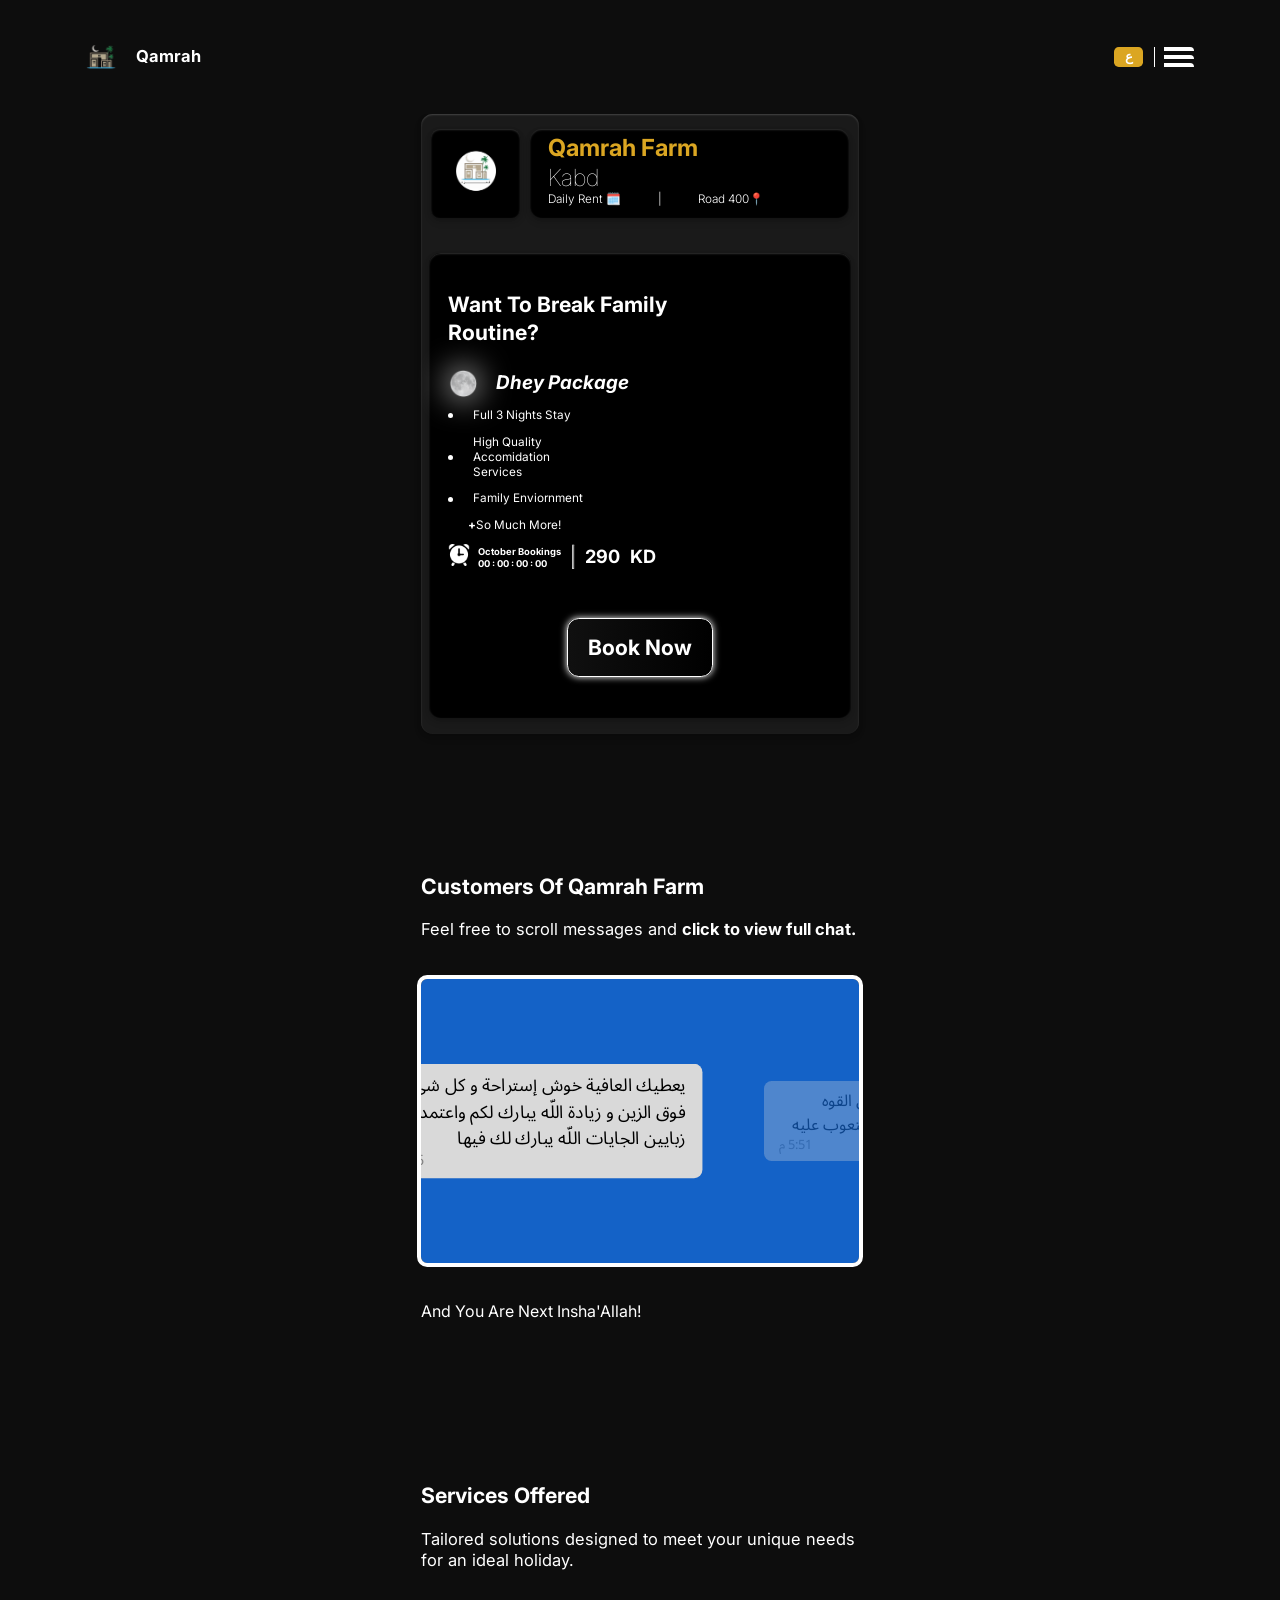
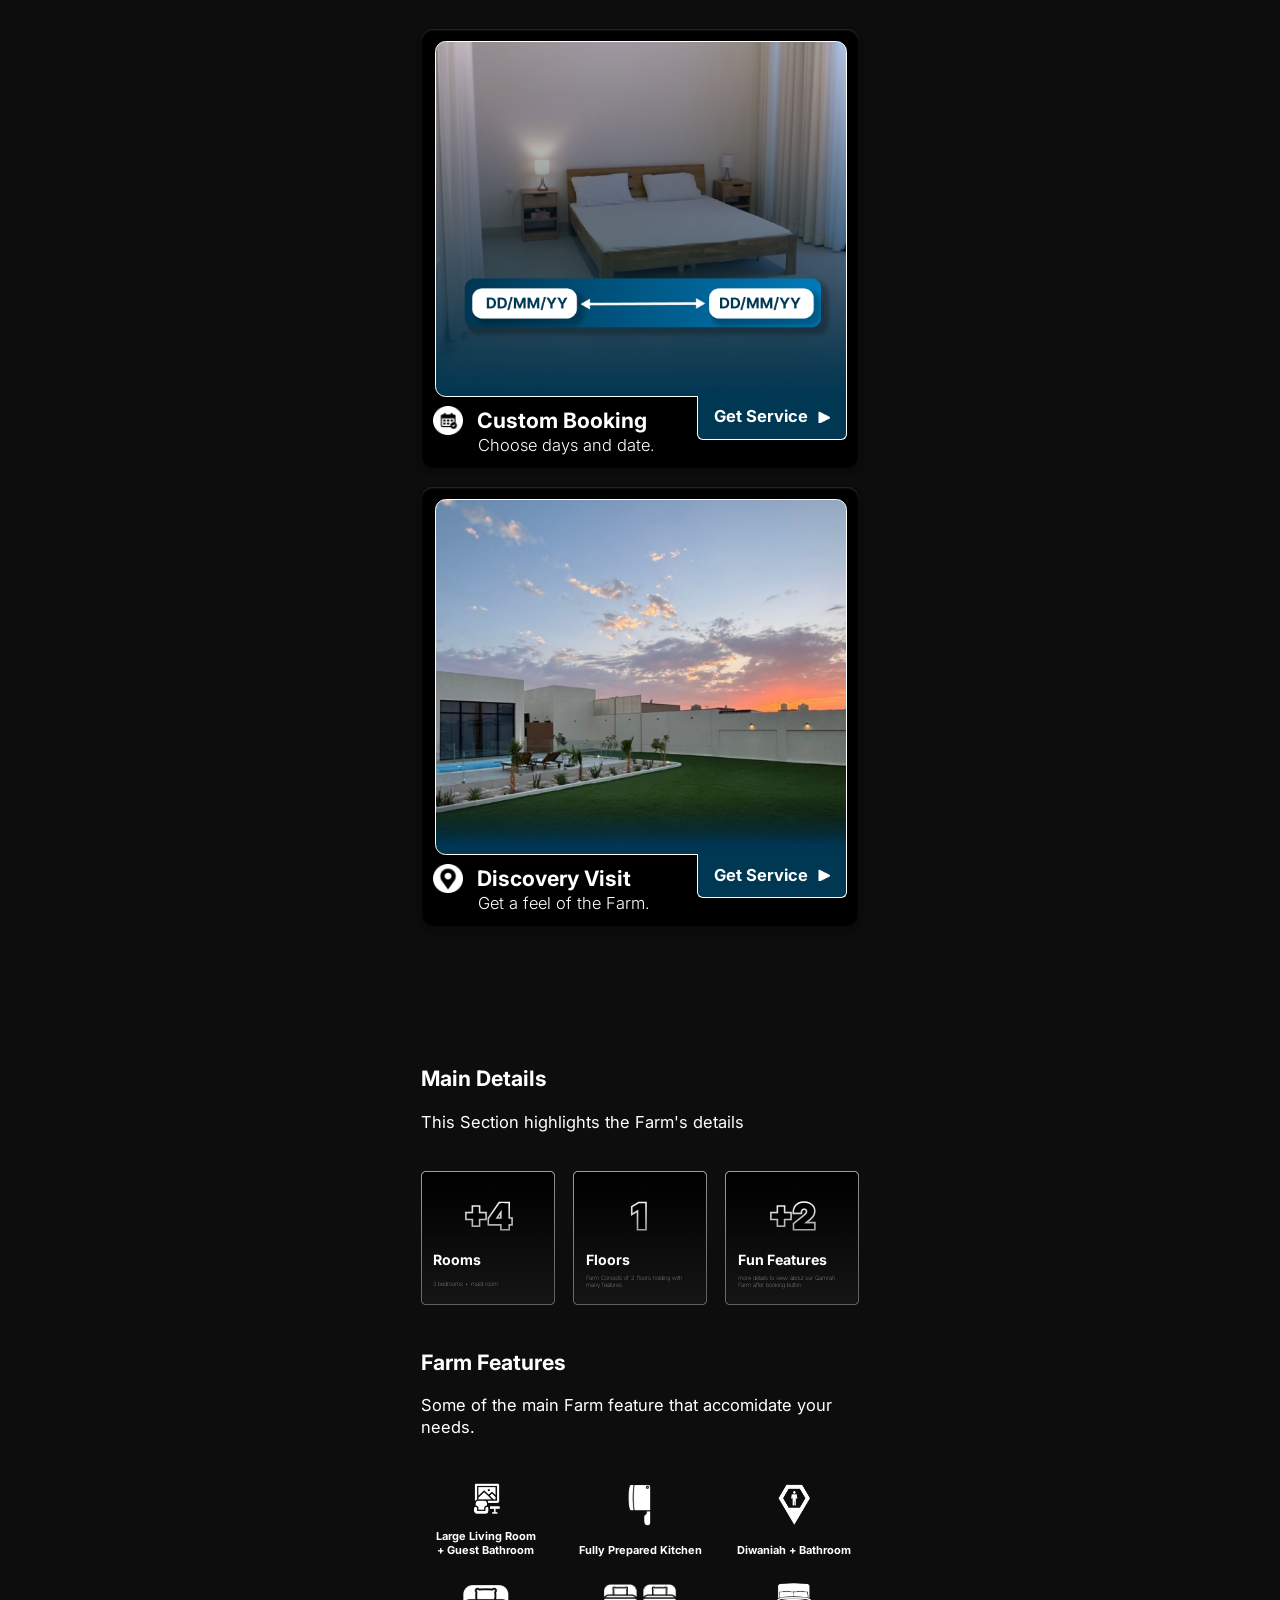
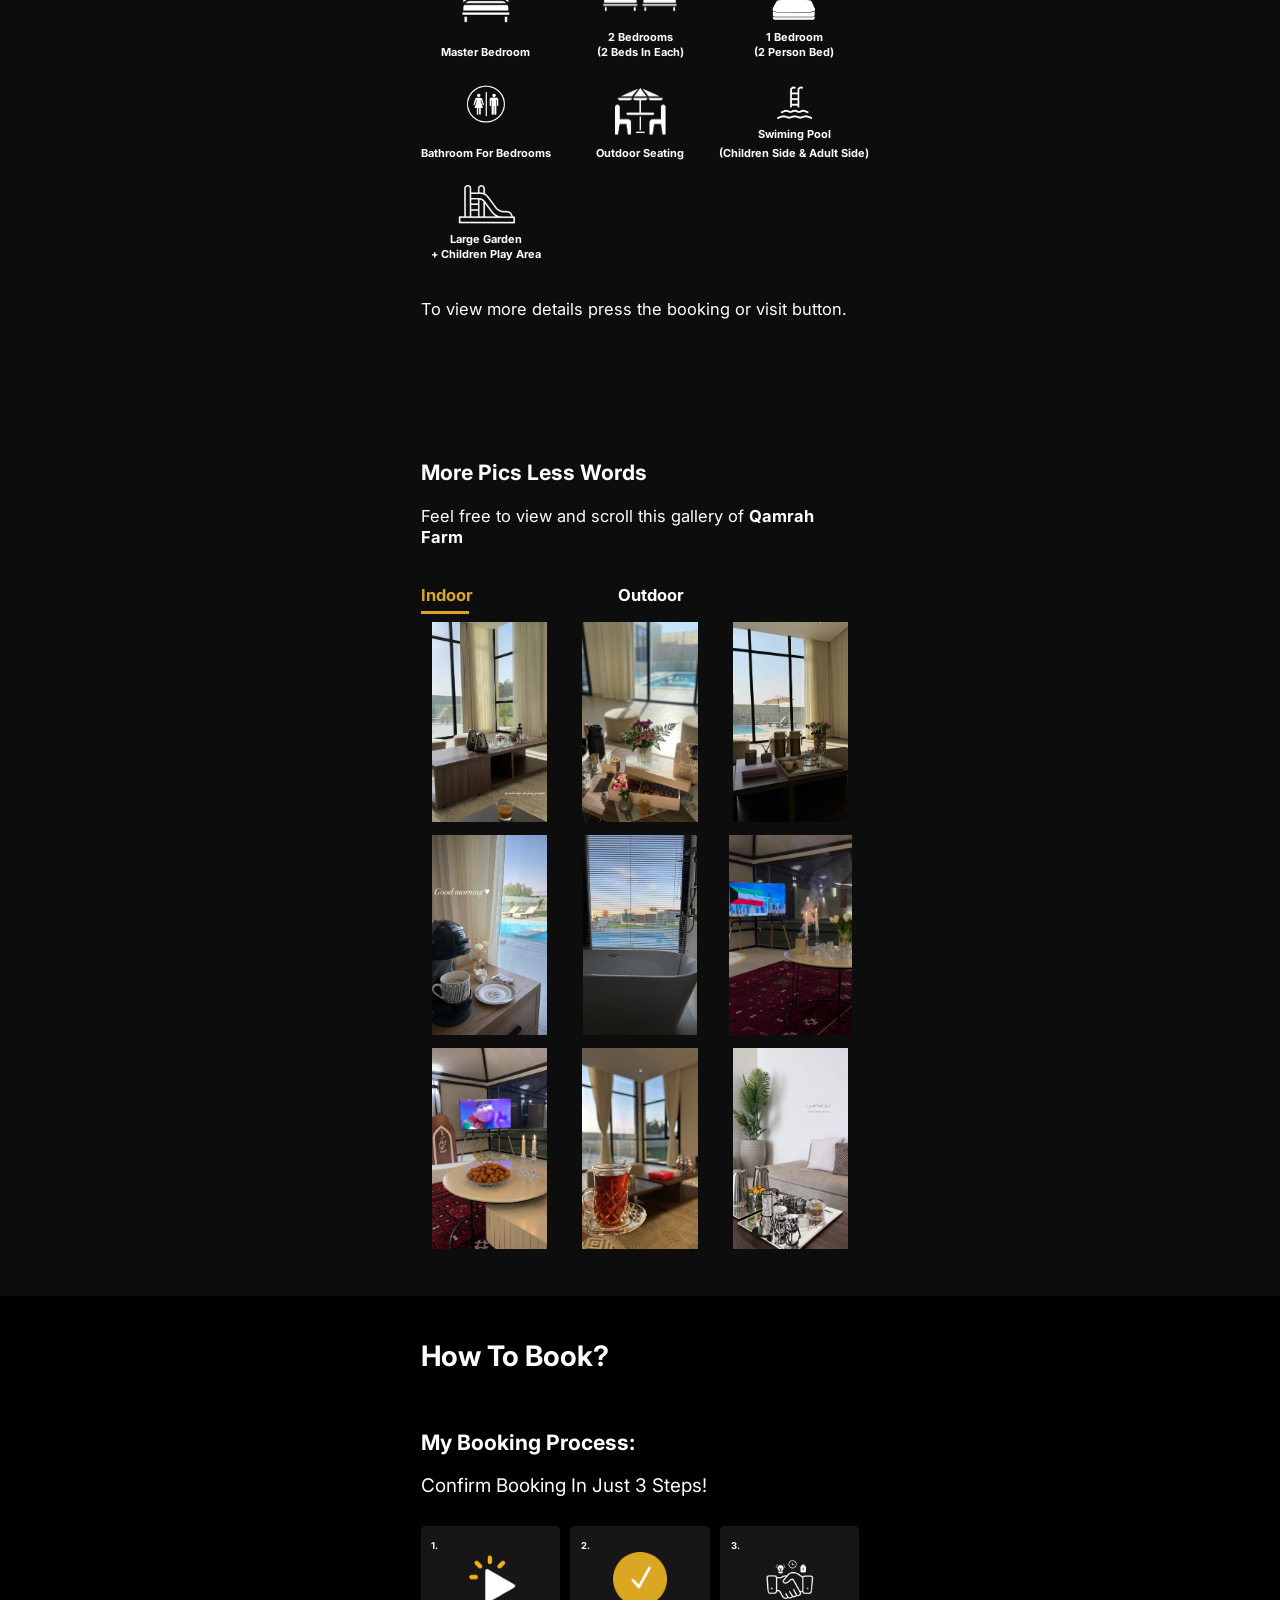
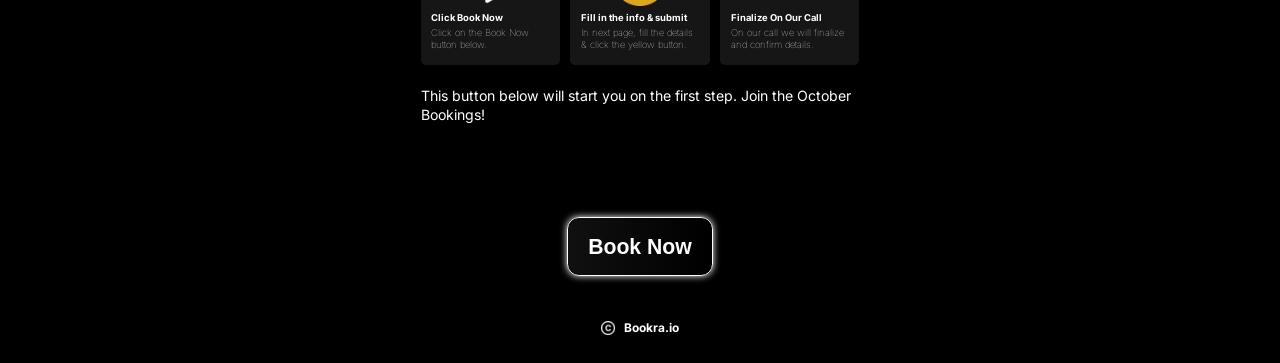
==== commit e70b6235: "Update index.html" ====
--- a/index.html
+++ b/index.html
@@ -128,7 +128,7 @@
     <!--Hero Sectio Info (Top)-->
     <div class="hero-info">
             <div class="hero-info-image">
-                <img src="ImagesFolder/info-image.png" class="info-image">
+                <img src="ImagesFolder/info-image.PNG" class="info-image">
             </div>
 
             <div class="hero-info-text-card">
@@ -387,7 +387,7 @@
                     </span>
                 </div>
                 <div class="banner-item7">
-                    <img src="ImagesFolder/banner-item-image7.png" class="banner-item-image7" loading="lazy">
+                    <img src="ImagesFolder/banner-item-image7.PNG" class="banner-item-image7" loading="lazy">
                     <span>
                         <p class="banner-item7-title">Bathroom For Bedrooms</p>
                     </span> 
@@ -762,3 +762,4 @@
 <script  src="PFS.js"></script>
 
 </html>
+
